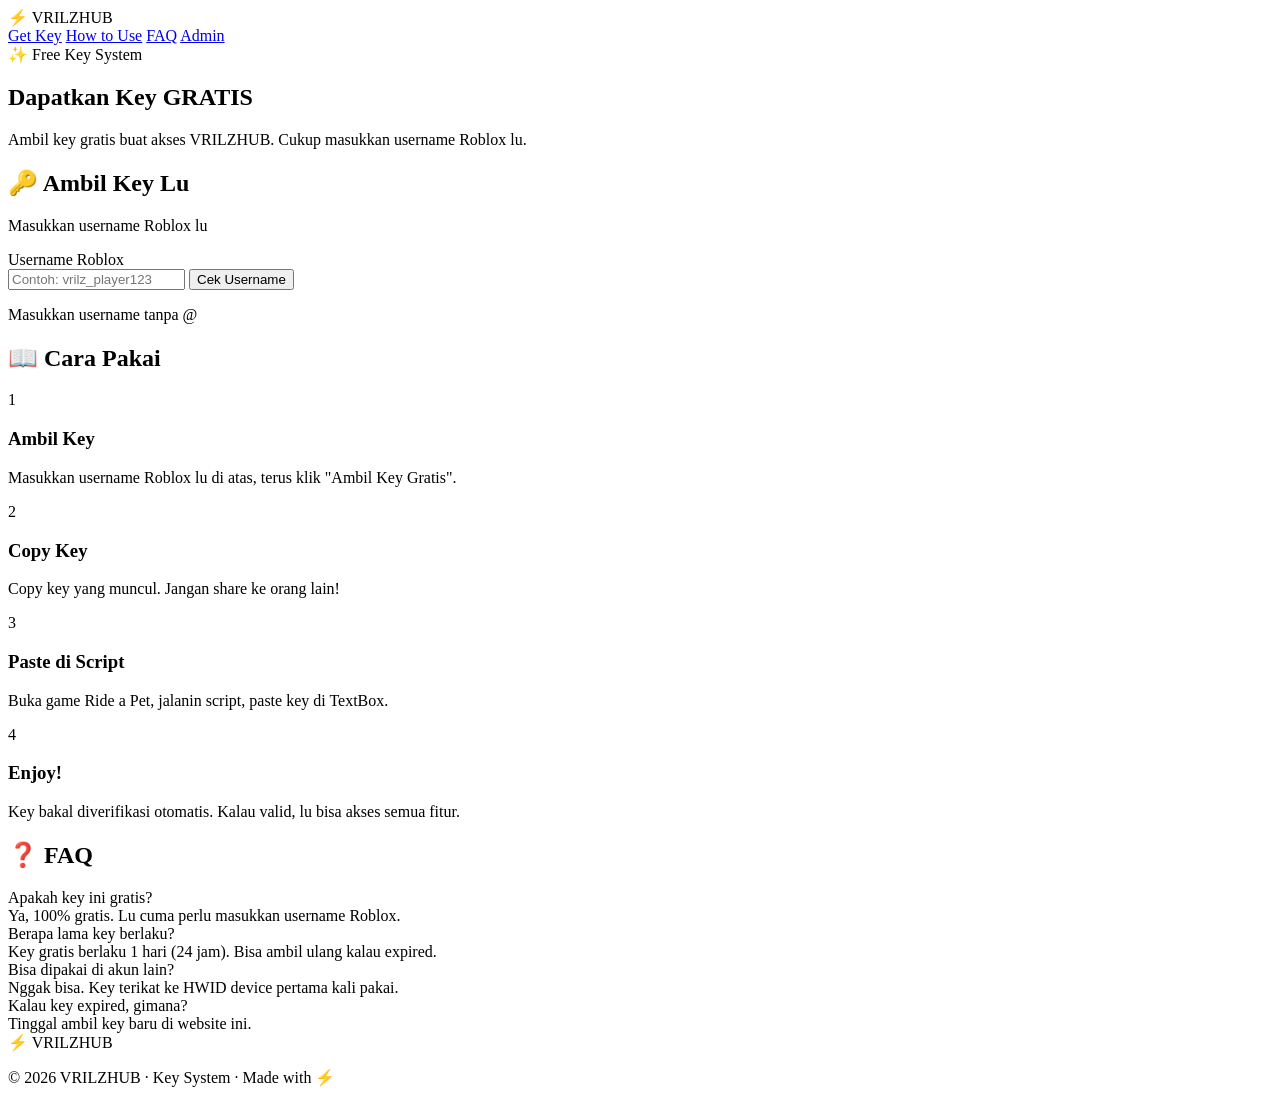
==== index.html @ 8b2e31ad "Create index.html" ====
<!DOCTYPE html>
<html lang="id">
<head>
    <meta charset="UTF-8">
    <meta name="viewport" content="width=device-width, initial-scale=1.0">
    <title>VRILZHUB · Key System</title>
    <link rel="stylesheet" href="style.css">
    <link href="https://fonts.googleapis.com/css2?family=Inter:wght@400;500;600;700;800&display=swap" rel="stylesheet">
</head>
<body>
    <nav class="navbar">
        <div class="nav-container">
            <div class="nav-logo">
                <span class="logo-icon">⚡</span>
                <span class="logo-text">VRILZHUB</span>
            </div>
            <div class="nav-links">
                <a href="#get-key" class="nav-link">Get Key</a>
                <a href="#how" class="nav-link">How to Use</a>
                <a href="#faq" class="nav-link">FAQ</a>
                <a href="admin.html" class="nav-link nav-admin">Admin</a>
            </div>
        </div>
    </nav>

    <section class="hero">
        <div class="hero-bg"></div>
        <div class="hero-content">
            <div class="hero-badge">✨ Free Key System</div>
            <h1 class="hero-title">Dapatkan Key <span class="gradient-text">GRATIS</span></h1>
            <p class="hero-subtitle">Ambil key gratis buat akses VRILZHUB. Cukup masukkan username Roblox lu.</p>
        </div>
    </section>

    <section class="get-key" id="get-key">
        <div class="container">
            <div class="key-card">
                <div class="key-header">
                    <h2 class="key-title">🔑 Ambil Key Lu</h2>
                    <p class="key-subtitle">Masukkan username Roblox lu</p>
                </div>

                <div class="key-body">
                    <!-- Step 1: Input -->
                    <div class="input-group" id="inputStep">
                        <label class="input-label">Username Roblox</label>
                        <div class="input-wrapper">
                            <input type="text" id="usernameInput" class="input-field" placeholder="Contoh: vrilz_player123" autocomplete="off">
                            <button id="checkBtn" class="btn btn-primary">
                                <span class="btn-text">Cek Username</span>
                            </button>
                        </div>
                        <p class="input-hint" id="inputHint">Masukkan username tanpa @</p>
                    </div>

                    <!-- Step 2: Loading -->
                    <div class="loading-step" id="loadingStep" style="display: none;">
                        <div class="loader"></div>
                        <p class="loading-text" id="loadingText">Mencari user...</p>
                    </div>

                    <!-- Step 3: Profile -->
                    <div class="profile-step" id="profileStep" style="display: none;">
                        <div class="profile-card">
                            <img id="avatarImg" class="profile-avatar" src="" alt="Avatar">
                            <div class="profile-info">
                                <div class="profile-name" id="displayName">-</div>
                                <div class="profile-username" id="username">-</div>
                                <div class="profile-id" id="userId">-</div>
                            </div>
                            <div class="profile-verified">✓ Terverifikasi</div>
                        </div>
                        <button id="getKeyBtn" class="btn btn-success btn-block">
                            <span class="btn-text">🎁 Ambil Key Gratis</span>
                        </button>
                    </div>

                    <!-- Step 4: Key Result -->
                    <div class="key-result" id="keyResult" style="display: none;">
                        <div class="success-icon">✓</div>
                        <h3 class="success-title">Key Berhasil Diambil!</h3>
                        <p class="success-subtitle">Copy key di bawah ini</p>

                        <div class="key-box">
                            <code id="keyText" class="key-text">VRILZ-FREE-XXXX-XXXX-XXXX</code>
                            <button id="copyBtn" class="copy-btn" title="Copy">📋</button>
                        </div>

                        <div class="key-info">
                            <div class="key-info-item">
                                <span class="key-info-label">Tipe Key</span>
                                <span class="key-info-value" id="keyType">FREE</span>
                            </div>
                            <div class="key-info-item">
                                <span class="key-info-label">Durasi</span>
                                <span class="key-info-value" id="keyDuration">1 Hari</span>
                            </div>
                            <div class="key-info-item">
                                <span class="key-info-label">Expired</span>
                                <span class="key-info-value" id="keyExpired">-</span>
                            </div>
                        </div>

                        <div class="key-warning">
                            ⚠️ Key ini terikat ke akun <strong id="warnUser">-</strong>. Jangan share ke orang lain!
                        </div>

                        <button id="resetBtn" class="btn btn-secondary btn-block">
                            🔄 Ambil Key Lagi
                        </button>
                    </div>

                    <!-- Error -->
                    <div class="error-step" id="errorStep" style="display: none;">
                        <div class="error-icon">✕</div>
                        <h3 class="error-title">Gagal</h3>
                        <p class="error-message" id="errorMessage">Username tidak ditemukan</p>
                        <button id="errorResetBtn" class="btn btn-secondary btn-block">
                            🔄 Coba Lagi
                        </button>
                    </div>
                </div>
            </div>
        </div>
    </section>

    <section class="how" id="how">
        <div class="container">
            <h2 class="section-title">📖 Cara Pakai</h2>
            <div class="steps-grid">
                <div class="step-card">
                    <div class="step-num">1</div>
                    <h3 class="step-title">Ambil Key</h3>
                    <p class="step-desc">Masukkan username Roblox lu di atas, terus klik "Ambil Key Gratis".</p>
                </div>
                <div class="step-card">
                    <div class="step-num">2</div>
                    <h3 class="step-title">Copy Key</h3>
                    <p class="step-desc">Copy key yang muncul. Jangan share ke orang lain!</p>
                </div>
                <div class="step-card">
                    <div class="step-num">3</div>
                    <h3 class="step-title">Paste di Script</h3>
                    <p class="step-desc">Buka game Ride a Pet, jalanin script, paste key di TextBox.</p>
                </div>
                <div class="step-card">
                    <div class="step-num">4</div>
                    <h3 class="step-title">Enjoy!</h3>
                    <p class="step-desc">Key bakal diverifikasi otomatis. Kalau valid, lu bisa akses semua fitur.</p>
                </div>
            </div>
        </div>
    </section>

    <section class="faq" id="faq">
        <div class="container">
            <h2 class="section-title">❓ FAQ</h2>
            <div class="faq-list">
                <div class="faq-item">
                    <div class="faq-q">Apakah key ini gratis?</div>
                    <div class="faq-a">Ya, 100% gratis. Lu cuma perlu masukkan username Roblox.</div>
                </div>
                <div class="faq-item">
                    <div class="faq-q">Berapa lama key berlaku?</div>
                    <div class="faq-a">Key gratis berlaku 1 hari (24 jam). Bisa ambil ulang kalau expired.</div>
                </div>
                <div class="faq-item">
                    <div class="faq-q">Bisa dipakai di akun lain?</div>
                    <div class="faq-a">Nggak bisa. Key terikat ke HWID device pertama kali pakai.</div>
                </div>
                <div class="faq-item">
                    <div class="faq-q">Kalau key expired, gimana?</div>
                    <div class="faq-a">Tinggal ambil key baru di website ini.</div>
                </div>
            </div>
        </div>
    </section>

    <footer class="footer">
        <div class="container">
            <div class="footer-content">
                <div class="footer-logo">⚡ VRILZHUB</div>
                <p class="footer-text">© 2026 VRILZHUB · Key System · Made with ⚡</p>
            </div>
        </div>
    </footer>

    <script src="script.js"></script>
</body>
</html>
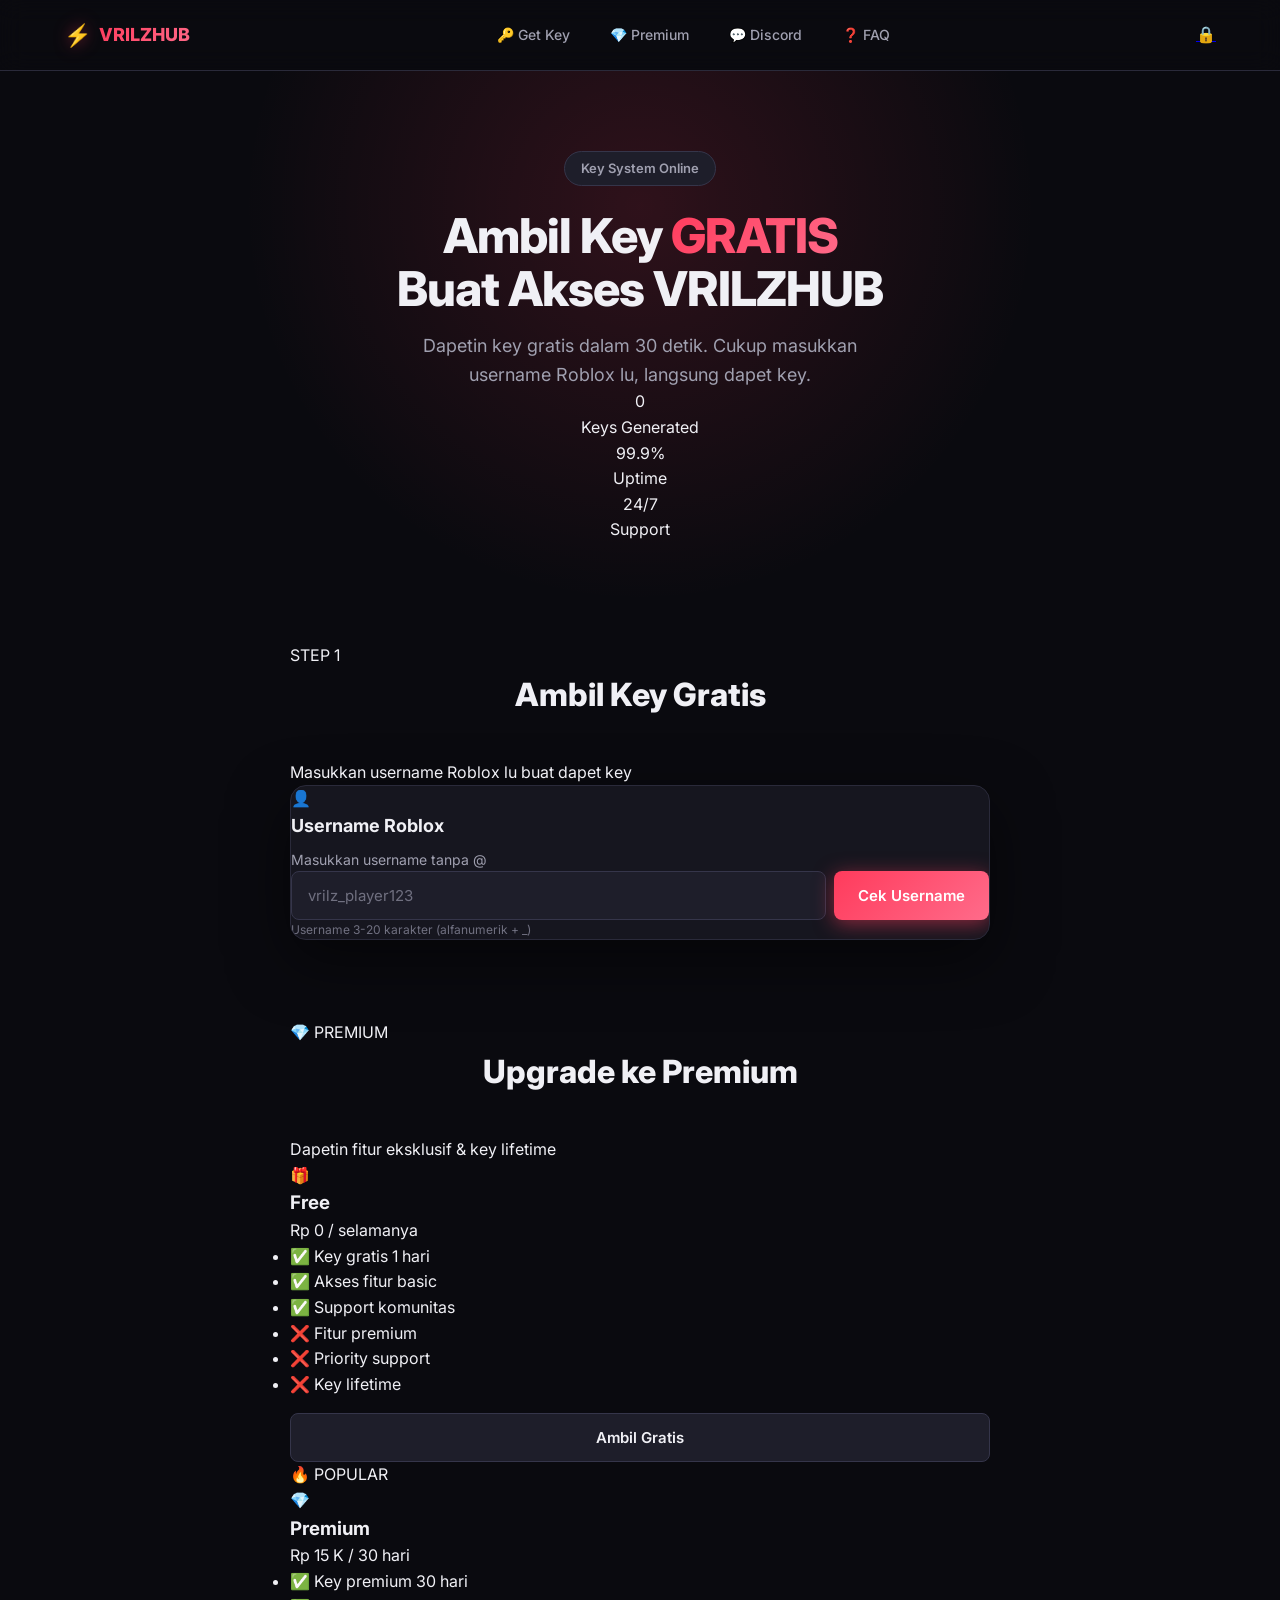
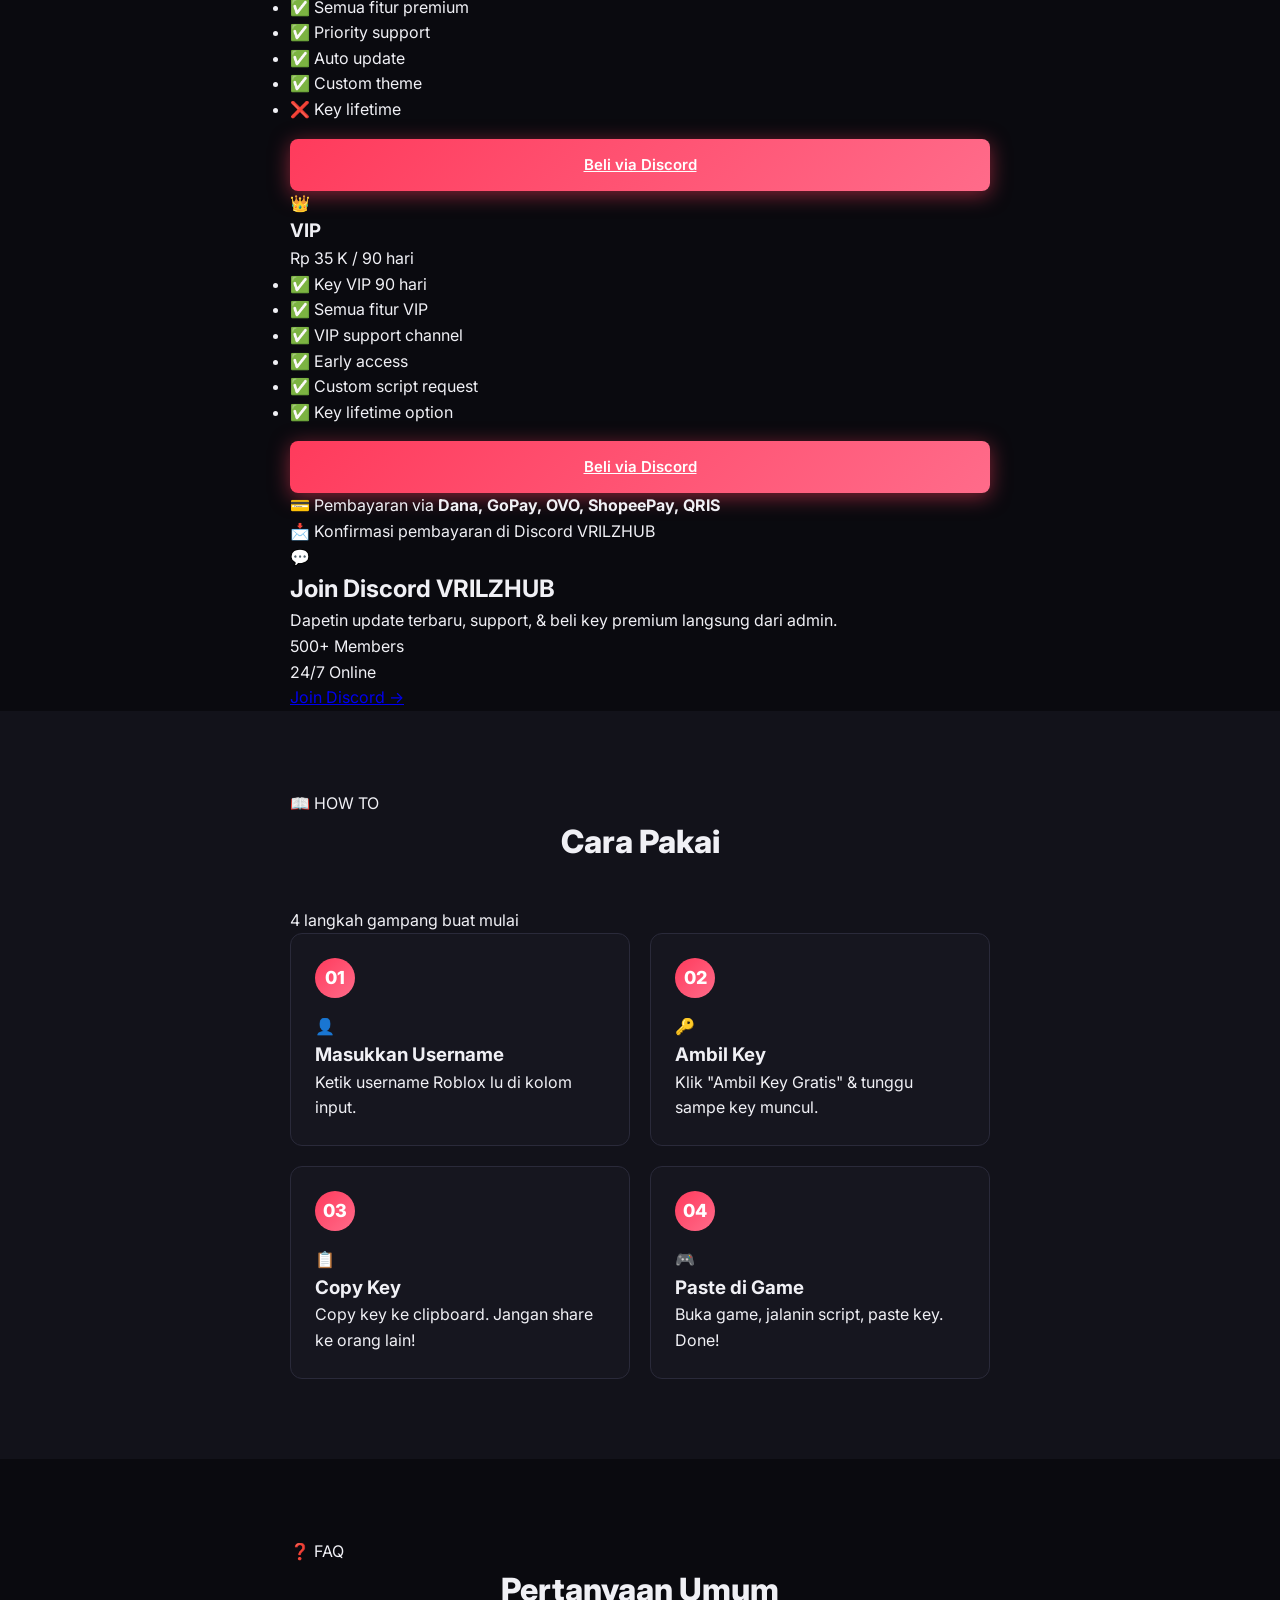
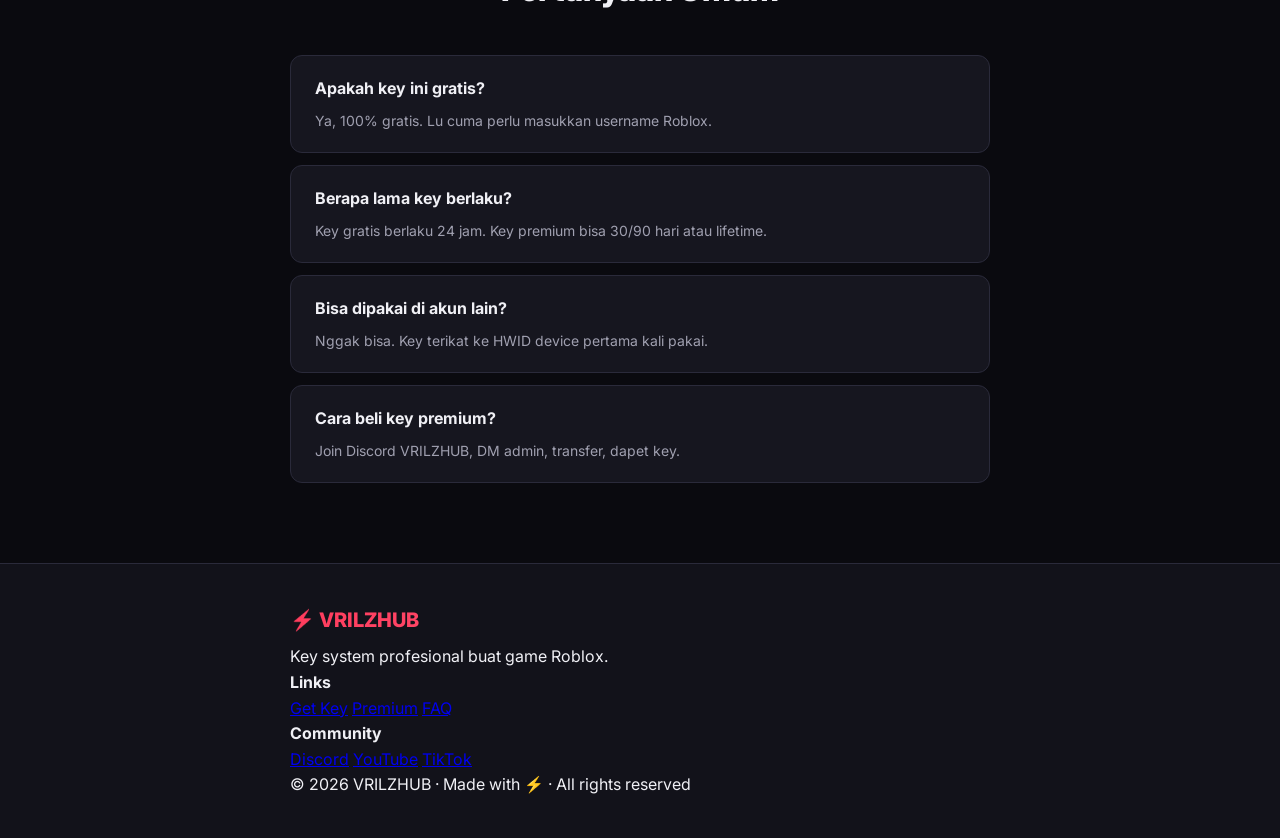
==== commit c5d4a134: "Update index.html" ====
--- a/index.html
+++ b/index.html
@@ -5,9 +5,11 @@
     <meta name="viewport" content="width=device-width, initial-scale=1.0">
     <title>VRILZHUB · Key System</title>
     <link rel="stylesheet" href="style.css">
-    <link href="https://fonts.googleapis.com/css2?family=Inter:wght@400;500;600;700;800&display=swap" rel="stylesheet">
+    <link href="https://fonts.googleapis.com/css2?family=Inter:wght@400;500;600;700;800;900&display=swap" rel="stylesheet">
 </head>
 <body>
+
+    <!-- NAVBAR -->
     <nav class="navbar">
         <div class="nav-container">
             <div class="nav-logo">
@@ -15,146 +17,303 @@
                 <span class="logo-text">VRILZHUB</span>
             </div>
             <div class="nav-links">
-                <a href="#get-key" class="nav-link">Get Key</a>
-                <a href="#how" class="nav-link">How to Use</a>
-                <a href="#faq" class="nav-link">FAQ</a>
-                <a href="admin.html" class="nav-link nav-admin">Admin</a>
-            </div>
+                <a href="#get-key" class="nav-link">🔑 Get Key</a>
+                <a href="#premium" class="nav-link">💎 Premium</a>
+                <a href="#discord" class="nav-link">💬 Discord</a>
+                <a href="#faq" class="nav-link">❓ FAQ</a>
+            </div>
+            <a href="admin.html" class="admin-btn" title="Admin Panel">🔒</a>
         </div>
     </nav>
 
+    <!-- HERO -->
     <section class="hero">
         <div class="hero-bg"></div>
+        <div class="hero-grid"></div>
         <div class="hero-content">
-            <div class="hero-badge">✨ Free Key System</div>
-            <h1 class="hero-title">Dapatkan Key <span class="gradient-text">GRATIS</span></h1>
-            <p class="hero-subtitle">Ambil key gratis buat akses VRILZHUB. Cukup masukkan username Roblox lu.</p>
-        </div>
-    </section>
-
+            <div class="hero-badge">
+                <span class="badge-dot"></span>
+                <span>Key System Online</span>
+            </div>
+            <h1 class="hero-title">
+                Ambil Key <span class="gradient-text">GRATIS</span><br>
+                Buat Akses <span class="gradient-text-2">VRILZHUB</span>
+            </h1>
+            <p class="hero-subtitle">
+                Dapetin key gratis dalam 30 detik. Cukup masukkan username Roblox lu, langsung dapet key.
+            </p>
+            <div class="hero-stats">
+                <div class="hero-stat">
+                    <div class="hero-stat-num" id="totalKeys">0</div>
+                    <div class="hero-stat-label">Keys Generated</div>
+                </div>
+                <div class="hero-stat">
+                    <div class="hero-stat-num">99.9%</div>
+                    <div class="hero-stat-label">Uptime</div>
+                </div>
+                <div class="hero-stat">
+                    <div class="hero-stat-num">24/7</div>
+                    <div class="hero-stat-label">Support</div>
+                </div>
+            </div>
+        </div>
+    </section>
+
+    <!-- GET KEY -->
     <section class="get-key" id="get-key">
         <div class="container">
+            <div class="section-header">
+                <div class="section-badge">STEP 1</div>
+                <h2 class="section-title">Ambil Key Gratis</h2>
+                <p class="section-subtitle">Masukkan username Roblox lu buat dapet key</p>
+            </div>
+
             <div class="key-card">
-                <div class="key-header">
-                    <h2 class="key-title">🔑 Ambil Key Lu</h2>
-                    <p class="key-subtitle">Masukkan username Roblox lu</p>
-                </div>
-
-                <div class="key-body">
-                    <!-- Step 1: Input -->
-                    <div class="input-group" id="inputStep">
-                        <label class="input-label">Username Roblox</label>
-                        <div class="input-wrapper">
-                            <input type="text" id="usernameInput" class="input-field" placeholder="Contoh: vrilz_player123" autocomplete="off">
-                            <button id="checkBtn" class="btn btn-primary">
-                                <span class="btn-text">Cek Username</span>
-                            </button>
-                        </div>
-                        <p class="input-hint" id="inputHint">Masukkan username tanpa @</p>
-                    </div>
-
-                    <!-- Step 2: Loading -->
-                    <div class="loading-step" id="loadingStep" style="display: none;">
-                        <div class="loader"></div>
-                        <p class="loading-text" id="loadingText">Mencari user...</p>
-                    </div>
-
-                    <!-- Step 3: Profile -->
-                    <div class="profile-step" id="profileStep" style="display: none;">
-                        <div class="profile-card">
-                            <img id="avatarImg" class="profile-avatar" src="" alt="Avatar">
-                            <div class="profile-info">
-                                <div class="profile-name" id="displayName">-</div>
-                                <div class="profile-username" id="username">-</div>
-                                <div class="profile-id" id="userId">-</div>
+                <div class="key-card-glow"></div>
+                
+                <div class="step-content" id="inputStep">
+                    <div class="step-icon">👤</div>
+                    <h3 class="step-title">Username Roblox</h3>
+                    <p class="step-desc">Masukkan username tanpa @</p>
+                    <div class="input-wrapper">
+                        <input type="text" id="usernameInput" class="input-field" placeholder="vrilz_player123" autocomplete="off">
+                        <button id="checkBtn" class="btn btn-primary">
+                            <span class="btn-text">Cek Username</span>
+                        </button>
+                    </div>
+                    <p class="input-hint" id="inputHint">Username 3-20 karakter (alfanumerik + _)</p>
+                </div>
+
+                <div class="step-content loading-step" id="loadingStep" style="display: none;">
+                    <div class="loader"></div>
+                    <p class="loading-text" id="loadingText">Mencari user...</p>
+                </div>
+
+                <div class="step-content" id="profileStep" style="display: none;">
+                    <div class="profile-card">
+                        <img id="avatarImg" class="profile-avatar" src="" alt="Avatar">
+                        <div class="profile-info">
+                            <div class="profile-name" id="displayName">-</div>
+                            <div class="profile-username" id="username">-</div>
+                            <div class="profile-id" id="userId">-</div>
+                        </div>
+                        <div class="profile-verified">✓</div>
+                    </div>
+                    <button id="getKeyBtn" class="btn btn-success btn-block btn-lg">
+                        <span class="btn-text">🎁 Ambil Key Gratis</span>
+                    </button>
+                </div>
+
+                <div class="step-content key-result" id="keyResult" style="display: none;">
+                    <div class="success-icon">✓</div>
+                    <h3 class="success-title">Key Berhasil Diambil!</h3>
+                    <p class="success-subtitle">Copy key di bawah ini</p>
+
+                    <div class="key-box">
+                        <code id="keyText" class="key-text">VRILZ-FREE-XXXX-XXXX-XXXX</code>
+                        <button id="copyBtn" class="copy-btn" title="Copy">📋</button>
+                    </div>
+
+                    <div class="key-info">
+                        <div class="key-info-item">
+                            <span class="key-info-label">Tipe</span>
+                            <span class="key-info-value" id="keyType">FREE</span>
+                        </div>
+                        <div class="key-info-item">
+                            <span class="key-info-label">Durasi</span>
+                            <span class="key-info-value" id="keyDuration">1 Hari</span>
+                        </div>
+                        <div class="key-info-item">
+                            <span class="key-info-label">Expired</span>
+                            <span class="key-info-value" id="keyExpired">-</span>
+                        </div>
+                    </div>
+
+                    <div class="key-warning">
+                        ⚠️ Key terikat ke akun <strong id="warnUser">-</strong>. Jangan share!
+                    </div>
+
+                    <button id="resetBtn" class="btn btn-secondary btn-block">
+                        🔄 Ambil Key Lagi
+                    </button>
+                </div>
+
+                <div class="step-content" id="errorStep" style="display: none;">
+                    <div class="error-icon">✕</div>
+                    <h3 class="error-title">Gagal</h3>
+                    <p class="error-message" id="errorMessage">Username tidak ditemukan</p>
+                    <button id="errorResetBtn" class="btn btn-secondary btn-block">
+                        🔄 Coba Lagi
+                    </button>
+                </div>
+            </div>
+        </div>
+    </section>
+
+    <!-- PREMIUM -->
+    <section class="premium" id="premium">
+        <div class="container">
+            <div class="section-header">
+                <div class="section-badge">💎 PREMIUM</div>
+                <h2 class="section-title">Upgrade ke Premium</h2>
+                <p class="section-subtitle">Dapetin fitur eksklusif & key lifetime</p>
+            </div>
+
+            <div class="pricing-grid">
+                <div class="pricing-card">
+                    <div class="pricing-header">
+                        <div class="pricing-icon">🎁</div>
+                        <h3 class="pricing-name">Free</h3>
+                        <div class="pricing-price">
+                            <span class="price-currency">Rp</span>
+                            <span class="price-amount">0</span>
+                            <span class="price-period">/ selamanya</span>
+                        </div>
+                    </div>
+                    <ul class="pricing-features">
+                        <li>✅ Key gratis 1 hari</li>
+                        <li>✅ Akses fitur basic</li>
+                        <li>✅ Support komunitas</li>
+                        <li class="disabled">❌ Fitur premium</li>
+                        <li class="disabled">❌ Priority support</li>
+                        <li class="disabled">❌ Key lifetime</li>
+                    </ul>
+                    <button class="btn btn-secondary btn-block" onclick="document.getElementById('get-key').scrollIntoView({behavior:'smooth'})">
+                        Ambil Gratis
+                    </button>
+                </div>
+
+                <div class="pricing-card pricing-popular">
+                    <div class="pricing-badge">🔥 POPULAR</div>
+                    <div class="pricing-header">
+                        <div class="pricing-icon">💎</div>
+                        <h3 class="pricing-name">Premium</h3>
+                        <div class="pricing-price">
+                            <span class="price-currency">Rp</span>
+                            <span class="price-amount">15</span>
+                            <span class="price-period">K / 30 hari</span>
+                        </div>
+                    </div>
+                    <ul class="pricing-features">
+                        <li>✅ Key premium 30 hari</li>
+                        <li>✅ Semua fitur premium</li>
+                        <li>✅ Priority support</li>
+                        <li>✅ Auto update</li>
+                        <li>✅ Custom theme</li>
+                        <li class="disabled">❌ Key lifetime</li>
+                    </ul>
+                    <a href="#discord" class="btn btn-primary btn-block">
+                        Beli via Discord
+                    </a>
+                </div>
+
+                <div class="pricing-card">
+                    <div class="pricing-header">
+                        <div class="pricing-icon">👑</div>
+                        <h3 class="pricing-name">VIP</h3>
+                        <div class="pricing-price">
+                            <span class="price-currency">Rp</span>
+                            <span class="price-amount">35</span>
+                            <span class="price-period">K / 90 hari</span>
+                        </div>
+                    </div>
+                    <ul class="pricing-features">
+                        <li>✅ Key VIP 90 hari</li>
+                        <li>✅ Semua fitur VIP</li>
+                        <li>✅ VIP support channel</li>
+                        <li>✅ Early access</li>
+                        <li>✅ Custom script request</li>
+                        <li>✅ Key lifetime option</li>
+                    </ul>
+                    <a href="#discord" class="btn btn-primary btn-block">
+                        Beli via Discord
+                    </a>
+                </div>
+            </div>
+
+            <div class="premium-note">
+                💳 Pembayaran via <strong>Dana, GoPay, OVO, ShopeePay, QRIS</strong><br>
+                📩 Konfirmasi pembayaran di Discord VRILZHUB
+            </div>
+        </div>
+    </section>
+
+    <!-- DISCORD -->
+    <section class="discord" id="discord">
+        <div class="container">
+            <div class="discord-card">
+                <div class="discord-bg"></div>
+                <div class="discord-content">
+                    <div class="discord-icon">💬</div>
+                    <div class="discord-text">
+                        <h2 class="discord-title">Join Discord VRILZHUB</h2>
+                        <p class="discord-desc">
+                            Dapetin update terbaru, support, & beli key premium langsung dari admin.
+                        </p>
+                        <div class="discord-stats">
+                            <div class="discord-stat">
+                                <span class="discord-stat-num">500+</span>
+                                <span class="discord-stat-label">Members</span>
                             </div>
-                            <div class="profile-verified">✓ Terverifikasi</div>
-                        </div>
-                        <button id="getKeyBtn" class="btn btn-success btn-block">
-                            <span class="btn-text">🎁 Ambil Key Gratis</span>
-                        </button>
-                    </div>
-
-                    <!-- Step 4: Key Result -->
-                    <div class="key-result" id="keyResult" style="display: none;">
-                        <div class="success-icon">✓</div>
-                        <h3 class="success-title">Key Berhasil Diambil!</h3>
-                        <p class="success-subtitle">Copy key di bawah ini</p>
-
-                        <div class="key-box">
-                            <code id="keyText" class="key-text">VRILZ-FREE-XXXX-XXXX-XXXX</code>
-                            <button id="copyBtn" class="copy-btn" title="Copy">📋</button>
-                        </div>
-
-                        <div class="key-info">
-                            <div class="key-info-item">
-                                <span class="key-info-label">Tipe Key</span>
-                                <span class="key-info-value" id="keyType">FREE</span>
+                            <div class="discord-stat">
+                                <span class="discord-stat-num">24/7</span>
+                                <span class="discord-stat-label">Online</span>
                             </div>
-                            <div class="key-info-item">
-                                <span class="key-info-label">Durasi</span>
-                                <span class="key-info-value" id="keyDuration">1 Hari</span>
-                            </div>
-                            <div class="key-info-item">
-                                <span class="key-info-label">Expired</span>
-                                <span class="key-info-value" id="keyExpired">-</span>
-                            </div>
-                        </div>
-
-                        <div class="key-warning">
-                            ⚠️ Key ini terikat ke akun <strong id="warnUser">-</strong>. Jangan share ke orang lain!
-                        </div>
-
-                        <button id="resetBtn" class="btn btn-secondary btn-block">
-                            🔄 Ambil Key Lagi
-                        </button>
-                    </div>
-
-                    <!-- Error -->
-                    <div class="error-step" id="errorStep" style="display: none;">
-                        <div class="error-icon">✕</div>
-                        <h3 class="error-title">Gagal</h3>
-                        <p class="error-message" id="errorMessage">Username tidak ditemukan</p>
-                        <button id="errorResetBtn" class="btn btn-secondary btn-block">
-                            🔄 Coba Lagi
-                        </button>
-                    </div>
-                </div>
-            </div>
-        </div>
-    </section>
-
+                        </div>
+                    </div>
+                    <a href="https://discord.gg/vrilzhub" target="_blank" class="discord-btn">
+                        <span>Join Discord</span>
+                        <span>→</span>
+                    </a>
+                </div>
+            </div>
+        </div>
+    </section>
+
+    <!-- HOW TO USE -->
     <section class="how" id="how">
         <div class="container">
-            <h2 class="section-title">📖 Cara Pakai</h2>
+            <div class="section-header">
+                <div class="section-badge">📖 HOW TO</div>
+                <h2 class="section-title">Cara Pakai</h2>
+                <p class="section-subtitle">4 langkah gampang buat mulai</p>
+            </div>
             <div class="steps-grid">
                 <div class="step-card">
-                    <div class="step-num">1</div>
-                    <h3 class="step-title">Ambil Key</h3>
-                    <p class="step-desc">Masukkan username Roblox lu di atas, terus klik "Ambil Key Gratis".</p>
+                    <div class="step-num">01</div>
+                    <div class="step-icon-big">👤</div>
+                    <h3 class="step-card-title">Masukkan Username</h3>
+                    <p class="step-card-desc">Ketik username Roblox lu di kolom input.</p>
                 </div>
                 <div class="step-card">
-                    <div class="step-num">2</div>
-                    <h3 class="step-title">Copy Key</h3>
-                    <p class="step-desc">Copy key yang muncul. Jangan share ke orang lain!</p>
+                    <div class="step-num">02</div>
+                    <div class="step-icon-big">🔑</div>
+                    <h3 class="step-card-title">Ambil Key</h3>
+                    <p class="step-card-desc">Klik "Ambil Key Gratis" & tunggu sampe key muncul.</p>
                 </div>
                 <div class="step-card">
-                    <div class="step-num">3</div>
-                    <h3 class="step-title">Paste di Script</h3>
-                    <p class="step-desc">Buka game Ride a Pet, jalanin script, paste key di TextBox.</p>
+                    <div class="step-num">03</div>
+                    <div class="step-icon-big">📋</div>
+                    <h3 class="step-card-title">Copy Key</h3>
+                    <p class="step-card-desc">Copy key ke clipboard. Jangan share ke orang lain!</p>
                 </div>
                 <div class="step-card">
-                    <div class="step-num">4</div>
-                    <h3 class="step-title">Enjoy!</h3>
-                    <p class="step-desc">Key bakal diverifikasi otomatis. Kalau valid, lu bisa akses semua fitur.</p>
-                </div>
-            </div>
-        </div>
-    </section>
-
+                    <div class="step-num">04</div>
+                    <div class="step-icon-big">🎮</div>
+                    <h3 class="step-card-title">Paste di Game</h3>
+                    <p class="step-card-desc">Buka game, jalanin script, paste key. Done!</p>
+                </div>
+            </div>
+        </div>
+    </section>
+
+    <!-- FAQ -->
     <section class="faq" id="faq">
         <div class="container">
-            <h2 class="section-title">❓ FAQ</h2>
+            <div class="section-header">
+                <div class="section-badge">❓ FAQ</div>
+                <h2 class="section-title">Pertanyaan Umum</h2>
+            </div>
             <div class="faq-list">
                 <div class="faq-item">
                     <div class="faq-q">Apakah key ini gratis?</div>
@@ -162,25 +321,43 @@
                 </div>
                 <div class="faq-item">
                     <div class="faq-q">Berapa lama key berlaku?</div>
-                    <div class="faq-a">Key gratis berlaku 1 hari (24 jam). Bisa ambil ulang kalau expired.</div>
+                    <div class="faq-a">Key gratis berlaku 24 jam. Key premium bisa 30/90 hari atau lifetime.</div>
                 </div>
                 <div class="faq-item">
                     <div class="faq-q">Bisa dipakai di akun lain?</div>
                     <div class="faq-a">Nggak bisa. Key terikat ke HWID device pertama kali pakai.</div>
                 </div>
                 <div class="faq-item">
-                    <div class="faq-q">Kalau key expired, gimana?</div>
-                    <div class="faq-a">Tinggal ambil key baru di website ini.</div>
-                </div>
-            </div>
-        </div>
-    </section>
-
+                    <div class="faq-q">Cara beli key premium?</div>
+                    <div class="faq-a">Join Discord VRILZHUB, DM admin, transfer, dapet key.</div>
+                </div>
+            </div>
+        </div>
+    </section>
+
+    <!-- FOOTER -->
     <footer class="footer">
         <div class="container">
-            <div class="footer-content">
-                <div class="footer-logo">⚡ VRILZHUB</div>
-                <p class="footer-text">© 2026 VRILZHUB · Key System · Made with ⚡</p>
+            <div class="footer-grid">
+                <div class="footer-col">
+                    <div class="footer-logo">⚡ VRILZHUB</div>
+                    <p class="footer-desc">Key system profesional buat game Roblox.</p>
+                </div>
+                <div class="footer-col">
+                    <h4 class="footer-title">Links</h4>
+                    <a href="#get-key" class="footer-link">Get Key</a>
+                    <a href="#premium" class="footer-link">Premium</a>
+                    <a href="#faq" class="footer-link">FAQ</a>
+                </div>
+                <div class="footer-col">
+                    <h4 class="footer-title">Community</h4>
+                    <a href="https://discord.gg/vrilzhub" target="_blank" class="footer-link">Discord</a>
+                    <a href="#" class="footer-link">YouTube</a>
+                    <a href="#" class="footer-link">TikTok</a>
+                </div>
+            </div>
+            <div class="footer-bottom">
+                © 2026 VRILZHUB · Made with ⚡ · All rights reserved
             </div>
         </div>
     </footer>
--- a/style.css
+++ b/style.css
@@ -0,0 +1,890 @@
+/* ============================================================
+   VRILZHUB KEY SYSTEM — Professional Theme
+   ============================================================ */
+
+* {
+    margin: 0;
+    padding: 0;
+    box-sizing: border-box;
+}
+
+:root {
+    --bg: #0a0a0f;
+    --bg-2: #12121a;
+    --surface: #16161f;
+    --surface-2: #1e1e2a;
+    --surface-3: #26263a;
+    --border: #2a2a3a;
+    --border-2: #35354a;
+    --text: #f0f0f5;
+    --text-2: #a0a0b0;
+    --text-3: #707080;
+    --accent: #ff3b5c;
+    --accent-2: #ff6b8a;
+    --accent-glow: rgba(255, 59, 92, 0.5);
+    --success: #22c55e;
+    --warning: #f59e0b;
+    --error: #ef4444;
+    --radius: 12px;
+    --radius-sm: 8px;
+    --radius-lg: 16px;
+}
+
+body {
+    font-family: 'Inter', -apple-system, BlinkMacSystemFont, sans-serif;
+    background: var(--bg);
+    color: var(--text);
+    line-height: 1.6;
+    overflow-x: hidden;
+}
+
+/* ============================================================
+   NAVBAR
+   ============================================================ */
+.navbar {
+    position: sticky;
+    top: 0;
+    z-index: 100;
+    background: rgba(10, 10, 15, 0.8);
+    backdrop-filter: blur(12px);
+    border-bottom: 1px solid var(--border);
+}
+
+.nav-container {
+    max-width: 1200px;
+    margin: 0 auto;
+    padding: 16px 24px;
+    display: flex;
+    justify-content: space-between;
+    align-items: center;
+}
+
+.nav-logo {
+    display: flex;
+    align-items: center;
+    gap: 8px;
+    font-weight: 800;
+    font-size: 18px;
+}
+
+.logo-icon {
+    font-size: 22px;
+    filter: drop-shadow(0 0 8px var(--accent-glow));
+}
+
+.logo-text {
+    background: linear-gradient(135deg, var(--accent), var(--accent-2));
+    -webkit-background-clip: text;
+    -webkit-text-fill-color: transparent;
+    background-clip: text;
+}
+
+.nav-links {
+    display: flex;
+    gap: 8px;
+}
+
+.nav-link {
+    color: var(--text-2);
+    text-decoration: none;
+    padding: 8px 16px;
+    border-radius: var(--radius-sm);
+    font-size: 14px;
+    font-weight: 500;
+    transition: all 0.2s;
+}
+
+.nav-link:hover {
+    color: var(--text);
+    background: var(--surface-2);
+}
+
+.nav-admin {
+    background: var(--accent);
+    color: white !important;
+}
+
+.nav-admin:hover {
+    background: var(--accent-2) !important;
+}
+
+/* ============================================================
+   HERO
+   ============================================================ */
+.hero {
+    position: relative;
+    padding: 80px 24px 60px;
+    text-align: center;
+    overflow: hidden;
+}
+
+.hero-bg {
+    position: absolute;
+    top: -50%;
+    left: 50%;
+    transform: translateX(-50%);
+    width: 800px;
+    height: 800px;
+    background: radial-gradient(circle, var(--accent-glow) 0%, transparent 70%);
+    opacity: 0.3;
+    pointer-events: none;
+}
+
+.hero-content {
+    position: relative;
+    max-width: 700px;
+    margin: 0 auto;
+}
+
+.hero-badge {
+    display: inline-block;
+    padding: 6px 16px;
+    background: var(--surface-2);
+    border: 1px solid var(--border-2);
+    border-radius: 999px;
+    font-size: 13px;
+    font-weight: 600;
+    color: var(--text-2);
+    margin-bottom: 24px;
+}
+
+.hero-title {
+    font-size: 48px;
+    font-weight: 800;
+    line-height: 1.1;
+    margin-bottom: 16px;
+    letter-spacing: -1px;
+}
+
+.gradient-text {
+    background: linear-gradient(135deg, var(--accent), var(--accent-2));
+    -webkit-background-clip: text;
+    -webkit-text-fill-color: transparent;
+    background-clip: text;
+}
+
+.hero-subtitle {
+    font-size: 18px;
+    color: var(--text-2);
+    max-width: 500px;
+    margin: 0 auto;
+}
+
+/* ============================================================
+   GET KEY
+   ============================================================ */
+.get-key {
+    padding: 40px 24px 80px;
+}
+
+.container {
+    max-width: 700px;
+    margin: 0 auto;
+}
+
+.key-card {
+    background: var(--surface);
+    border: 1px solid var(--border);
+    border-radius: var(--radius-lg);
+    overflow: hidden;
+    box-shadow: 0 20px 60px rgba(0, 0, 0, 0.5);
+}
+
+.key-header {
+    padding: 24px 28px;
+    border-bottom: 1px solid var(--border);
+    background: var(--surface-2);
+}
+
+.key-title {
+    font-size: 20px;
+    font-weight: 700;
+    margin-bottom: 4px;
+}
+
+.key-subtitle {
+    font-size: 14px;
+    color: var(--text-2);
+}
+
+.key-body {
+    padding: 28px;
+}
+
+/* ============================================================
+   INPUT
+   ============================================================ */
+.input-group {
+    display: flex;
+    flex-direction: column;
+    gap: 8px;
+}
+
+.input-label {
+    font-size: 13px;
+    font-weight: 600;
+    color: var(--text-2);
+}
+
+.input-wrapper {
+    display: flex;
+    gap: 8px;
+}
+
+.input-field {
+    flex: 1;
+    padding: 14px 16px;
+    background: var(--surface-2);
+    border: 1px solid var(--border-2);
+    border-radius: var(--radius-sm);
+    color: var(--text);
+    font-size: 15px;
+    font-family: inherit;
+    outline: none;
+    transition: all 0.2s;
+}
+
+.input-field:focus {
+    border-color: var(--accent);
+    box-shadow: 0 0 0 3px var(--accent-glow);
+}
+
+.input-field::placeholder {
+    color: var(--text-3);
+}
+
+.input-hint {
+    font-size: 12px;
+    color: var(--text-3);
+}
+
+/* ============================================================
+   BUTTON
+   ============================================================ */
+.btn {
+    padding: 14px 24px;
+    border: none;
+    border-radius: var(--radius-sm);
+    font-size: 15px;
+    font-weight: 600;
+    font-family: inherit;
+    cursor: pointer;
+    transition: all 0.2s;
+    display: inline-flex;
+    align-items: center;
+    justify-content: center;
+    gap: 8px;
+    white-space: nowrap;
+}
+
+.btn-primary {
+    background: linear-gradient(135deg, var(--accent), var(--accent-2));
+    color: white;
+    box-shadow: 0 4px 20px var(--accent-glow);
+}
+
+.btn-primary:hover {
+    transform: translateY(-2px);
+    box-shadow: 0 8px 30px var(--accent-glow);
+}
+
+.btn-success {
+    background: var(--success);
+    color: white;
+}
+
+.btn-success:hover {
+    background: #16a34a;
+    transform: translateY(-2px);
+}
+
+.btn-secondary {
+    background: var(--surface-2);
+    color: var(--text);
+    border: 1px solid var(--border-2);
+}
+
+.btn-secondary:hover {
+    background: var(--surface-3);
+}
+
+.btn-block {
+    width: 100%;
+    margin-top: 16px;
+}
+
+.btn:disabled {
+    opacity: 0.6;
+    cursor: not-allowed;
+    transform: none !important;
+}
+
+/* ============================================================
+   LOADING
+   ============================================================ */
+.loading-step {
+    text-align: center;
+    padding: 40px 0;
+}
+
+.loader {
+    width: 48px;
+    height: 48px;
+    border: 4px solid var(--surface-3);
+    border-top-color: var(--accent);
+    border-radius: 50%;
+    margin: 0 auto 20px;
+    animation: spin 1s linear infinite;
+}
+
+@keyframes spin {
+    to { transform: rotate(360deg); }
+}
+
+.loading-text {
+    color: var(--text-2);
+    font-size: 14px;
+}
+
+/* ============================================================
+   PROFILE
+   ============================================================ */
+.profile-step {
+    animation: slideIn 0.3s;
+}
+
+@keyframes slideIn {
+    from {
+        opacity: 0;
+        transform: translateY(10px);
+    }
+    to {
+        opacity: 1;
+        transform: translateY(0);
+    }
+}
+
+.profile-card {
+    display: flex;
+    align-items: center;
+    gap: 16px;
+    padding: 20px;
+    background: var(--surface-2);
+    border: 1px solid var(--border-2);
+    border-radius: var(--radius);
+    position: relative;
+}
+
+.profile-avatar {
+    width: 72px;
+    height: 72px;
+    border-radius: 50%;
+    border: 3px solid var(--accent);
+    box-shadow: 0 0 20px var(--accent-glow);
+    object-fit: cover;
+}
+
+.profile-info {
+    flex: 1;
+    min-width: 0;
+}
+
+.profile-name {
+    font-size: 18px;
+    font-weight: 700;
+    margin-bottom: 4px;
+    white-space: nowrap;
+    overflow: hidden;
+    text-overflow: ellipsis;
+}
+
+.profile-username {
+    font-size: 13px;
+    color: var(--text-2);
+    margin-bottom: 2px;
+}
+
+.profile-id {
+    font-size: 12px;
+    color: var(--text-3);
+}
+
+.profile-verified {
+    position: absolute;
+    top: 12px;
+    right: 12px;
+    padding: 4px 10px;
+    background: var(--success);
+    color: white;
+    font-size: 11px;
+    font-weight: 700;
+    border-radius: 999px;
+}
+
+/* ============================================================
+   KEY RESULT
+   ============================================================ */
+.key-result {
+    text-align: center;
+    animation: slideIn 0.3s;
+}
+
+.success-icon {
+    width: 64px;
+    height: 64px;
+    background: var(--success);
+    color: white;
+    border-radius: 50%;
+    display: flex;
+    align-items: center;
+    justify-content: center;
+    font-size: 32px;
+    font-weight: 700;
+    margin: 0 auto 16px;
+    box-shadow: 0 0 30px rgba(34, 197, 94, 0.5);
+}
+
+.success-title {
+    font-size: 22px;
+    font-weight: 700;
+    margin-bottom: 4px;
+}
+
+.success-subtitle {
+    font-size: 14px;
+    color: var(--text-2);
+    margin-bottom: 24px;
+}
+
+.key-box {
+    display: flex;
+    gap: 8px;
+    background: var(--surface-2);
+    border: 1px solid var(--border-2);
+    border-radius: var(--radius-sm);
+    padding: 12px 12px 12px 20px;
+    margin-bottom: 20px;
+    align-items: center;
+}
+
+.key-text {
+    flex: 1;
+    font-family: 'Courier New', monospace;
+    font-size: 16px;
+    font-weight: 700;
+    color: var(--accent);
+    text-align: left;
+    letter-spacing: 1px;
+    overflow: hidden;
+    text-overflow: ellipsis;
+    white-space: nowrap;
+}
+
+.copy-btn {
+    padding: 10px 14px;
+    background: var(--accent);
+    color: white;
+    border: none;
+    border-radius: var(--radius-sm);
+    cursor: pointer;
+    font-size: 16px;
+    transition: all 0.2s;
+    flex-shrink: 0;
+}
+
+.copy-btn:hover {
+    background: var(--accent-2);
+    transform: scale(1.05);
+}
+
+.key-info {
+    display: grid;
+    grid-template-columns: repeat(3, 1fr);
+    gap: 8px;
+    margin-bottom: 20px;
+}
+
+.key-info-item {
+    background: var(--surface-2);
+    border: 1px solid var(--border-2);
+    border-radius: var(--radius-sm);
+    padding: 12px;
+    text-align: center;
+}
+
+.key-info-label {
+    display: block;
+    font-size: 11px;
+    color: var(--text-3);
+    text-transform: uppercase;
+    font-weight: 600;
+    margin-bottom: 4px;
+}
+
+.key-info-value {
+    display: block;
+    font-size: 14px;
+    font-weight: 700;
+    color: var(--accent);
+}
+
+.key-warning {
+    padding: 12px 16px;
+    background: rgba(245, 158, 11, 0.1);
+    border: 1px solid rgba(245, 158, 11, 0.3);
+    border-radius: var(--radius-sm);
+    font-size: 13px;
+    color: var(--warning);
+    text-align: left;
+    margin-bottom: 20px;
+}
+
+/* ============================================================
+   ERROR
+   ============================================================ */
+.error-step {
+    text-align: center;
+    animation: slideIn 0.3s;
+}
+
+.error-icon {
+    width: 64px;
+    height: 64px;
+    background: var(--error);
+    color: white;
+    border-radius: 50%;
+    display: flex;
+    align-items: center;
+    justify-content: center;
+    font-size: 32px;
+    font-weight: 700;
+    margin: 0 auto 16px;
+}
+
+.error-title {
+    font-size: 22px;
+    font-weight: 700;
+    margin-bottom: 8px;
+}
+
+.error-message {
+    font-size: 14px;
+    color: var(--text-2);
+}
+
+/* ============================================================
+   HOW TO USE
+   ============================================================ */
+.how {
+    padding: 80px 24px;
+    background: var(--bg-2);
+}
+
+.section-title {
+    font-size: 32px;
+    font-weight: 800;
+    text-align: center;
+    margin-bottom: 40px;
+}
+
+.steps-grid {
+    display: grid;
+    grid-template-columns: repeat(auto-fit, minmax(240px, 1fr));
+    gap: 20px;
+    max-width: 1000px;
+    margin: 0 auto;
+}
+
+.step-card {
+    background: var(--surface);
+    border: 1px solid var(--border);
+    border-radius: var(--radius);
+    padding: 24px;
+    position: relative;
+    transition: all 0.3s;
+}
+
+.step-card:hover {
+    transform: translateY(-4px);
+    border-color: var(--accent);
+    box-shadow: 0 10px 30px var(--accent-glow);
+}
+
+.step-num {
+    width: 40px;
+    height: 40px;
+    background: linear-gradient(135deg, var(--accent), var(--accent-2));
+    color: white;
+    border-radius: 50%;
+    display: flex;
+    align-items: center;
+    justify-content: center;
+    font-weight: 800;
+    font-size: 18px;
+    margin-bottom: 16px;
+}
+
+.step-title {
+    font-size: 18px;
+    font-weight: 700;
+    margin-bottom: 8px;
+}
+
+.step-desc {
+    font-size: 14px;
+    color: var(--text-2);
+    line-height: 1.6;
+}
+
+/* ============================================================
+   FAQ
+   ============================================================ */
+.faq {
+    padding: 80px 24px;
+}
+
+.faq-list {
+    max-width: 700px;
+    margin: 0 auto;
+    display: flex;
+    flex-direction: column;
+    gap: 12px;
+}
+
+.faq-item {
+    background: var(--surface);
+    border: 1px solid var(--border);
+    border-radius: var(--radius);
+    padding: 20px 24px;
+    transition: all 0.2s;
+}
+
+.faq-item:hover {
+    border-color: var(--border-2);
+}
+
+.faq-q {
+    font-size: 16px;
+    font-weight: 700;
+    margin-bottom: 8px;
+    color: var(--text);
+}
+
+.faq-a {
+    font-size: 14px;
+    color: var(--text-2);
+    line-height: 1.6;
+}
+
+/* ============================================================
+   FOOTER
+   ============================================================ */
+.footer {
+    padding: 40px 24px;
+    background: var(--bg-2);
+    border-top: 1px solid var(--border);
+}
+
+.footer-content {
+    text-align: center;
+}
+
+.footer-logo {
+    font-size: 20px;
+    font-weight: 800;
+    margin-bottom: 8px;
+    background: linear-gradient(135deg, var(--accent), var(--accent-2));
+    -webkit-background-clip: text;
+    -webkit-text-fill-color: transparent;
+    background-clip: text;
+}
+
+.footer-text {
+    font-size: 13px;
+    color: var(--text-3);
+}
+
+/* ============================================================
+   ADMIN PANEL
+   ============================================================ */
+.admin-body {
+    max-width: 1200px;
+    margin: 40px auto;
+    padding: 0 24px;
+}
+
+.admin-grid {
+    display: grid;
+    grid-template-columns: 1fr 2fr;
+    gap: 20px;
+}
+
+.form-group {
+    margin-bottom: 16px;
+}
+
+.form-group label {
+    display: block;
+    font-size: 13px;
+    font-weight: 600;
+    color: var(--text-2);
+    margin-bottom: 6px;
+}
+
+.form-group input,
+.form-group select,
+.form-group textarea {
+    width: 100%;
+    padding: 12px 14px;
+    background: var(--surface-2);
+    border: 1px solid var(--border-2);
+    border-radius: var(--radius-sm);
+    color: var(--text);
+    font-size: 14px;
+    font-family: inherit;
+    outline: none;
+    transition: all 0.2s;
+}
+
+.form-group input:focus,
+.form-group select:focus,
+.form-group textarea:focus {
+    border-color: var(--accent);
+    box-shadow: 0 0 0 3px var(--accent-glow);
+}
+
+.key-list {
+    display: flex;
+    flex-direction: column;
+    gap: 8px;
+}
+
+.key-item {
+    display: flex;
+    align-items: center;
+    justify-content: space-between;
+    padding: 14px 18px;
+    background: var(--surface-2);
+    border: 1px solid var(--border-2);
+    border-radius: var(--radius-sm);
+    gap: 12px;
+}
+
+.key-item-info {
+    flex: 1;
+    min-width: 0;
+}
+
+.key-item-key {
+    font-family: 'Courier New', monospace;
+    font-size: 13px;
+    font-weight: 700;
+    color: var(--accent);
+    margin-bottom: 4px;
+    word-break: break-all;
+}
+
+.key-item-meta {
+    font-size: 11px;
+    color: var(--text-3);
+}
+
+.key-item-badge {
+    padding: 4px 10px;
+    border-radius: 999px;
+    font-size: 10px;
+    font-weight: 700;
+    text-transform: uppercase;
+}
+
+.badge-free { background: rgba(34, 197, 94, 0.2); color: var(--success); }
+.badge-premium { background: rgba(255, 59, 92, 0.2); color: var(--accent); }
+.badge-vip { background: rgba(245, 158, 11, 0.2); color: var(--warning); }
+.badge-lifetime { background: rgba(168, 85, 247, 0.2); color: #a855f7; }
+
+.key-item-delete {
+    padding: 8px 12px;
+    background: var(--error);
+    color: white;
+    border: none;
+    border-radius: var(--radius-sm);
+    cursor: pointer;
+    font-size: 12px;
+    font-weight: 600;
+}
+
+.key-item-delete:hover { background: #dc2626; }
+
+/* ============================================================
+   RESPONSIVE
+   ============================================================ */
+@media (max-width: 768px) {
+    .nav-links {
+        display: none;
+    }
+
+    .hero {
+        padding: 60px 20px 40px;
+    }
+
+    .hero-title {
+        font-size: 36px;
+    }
+
+    .hero-subtitle {
+        font-size: 16px;
+    }
+
+    .key-body {
+        padding: 20px;
+    }
+
+    .input-wrapper {
+        flex-direction: column;
+    }
+
+    .profile-card {
+        flex-direction: column;
+        text-align: center;
+    }
+
+    .profile-verified {
+        position: static;
+        margin-top: 8px;
+    }
+
+    .key-info {
+        grid-template-columns: 1fr;
+    }
+
+    .key-text {
+        font-size: 13px;
+    }
+
+    .section-title {
+        font-size: 26px;
+    }
+
+    .how, .faq {
+        padding: 60px 20px;
+    }
+
+    .admin-grid {
+        grid-template-columns: 1fr;
+    }
+}
+
+@media (max-width: 400px) {
+    .hero-title {
+        font-size: 28px;
+    }
+
+    .key-title {
+        font-size: 18px;
+    }
+
+    .profile-avatar {
+        width: 64px;
+        height: 64px;
+    }
+}
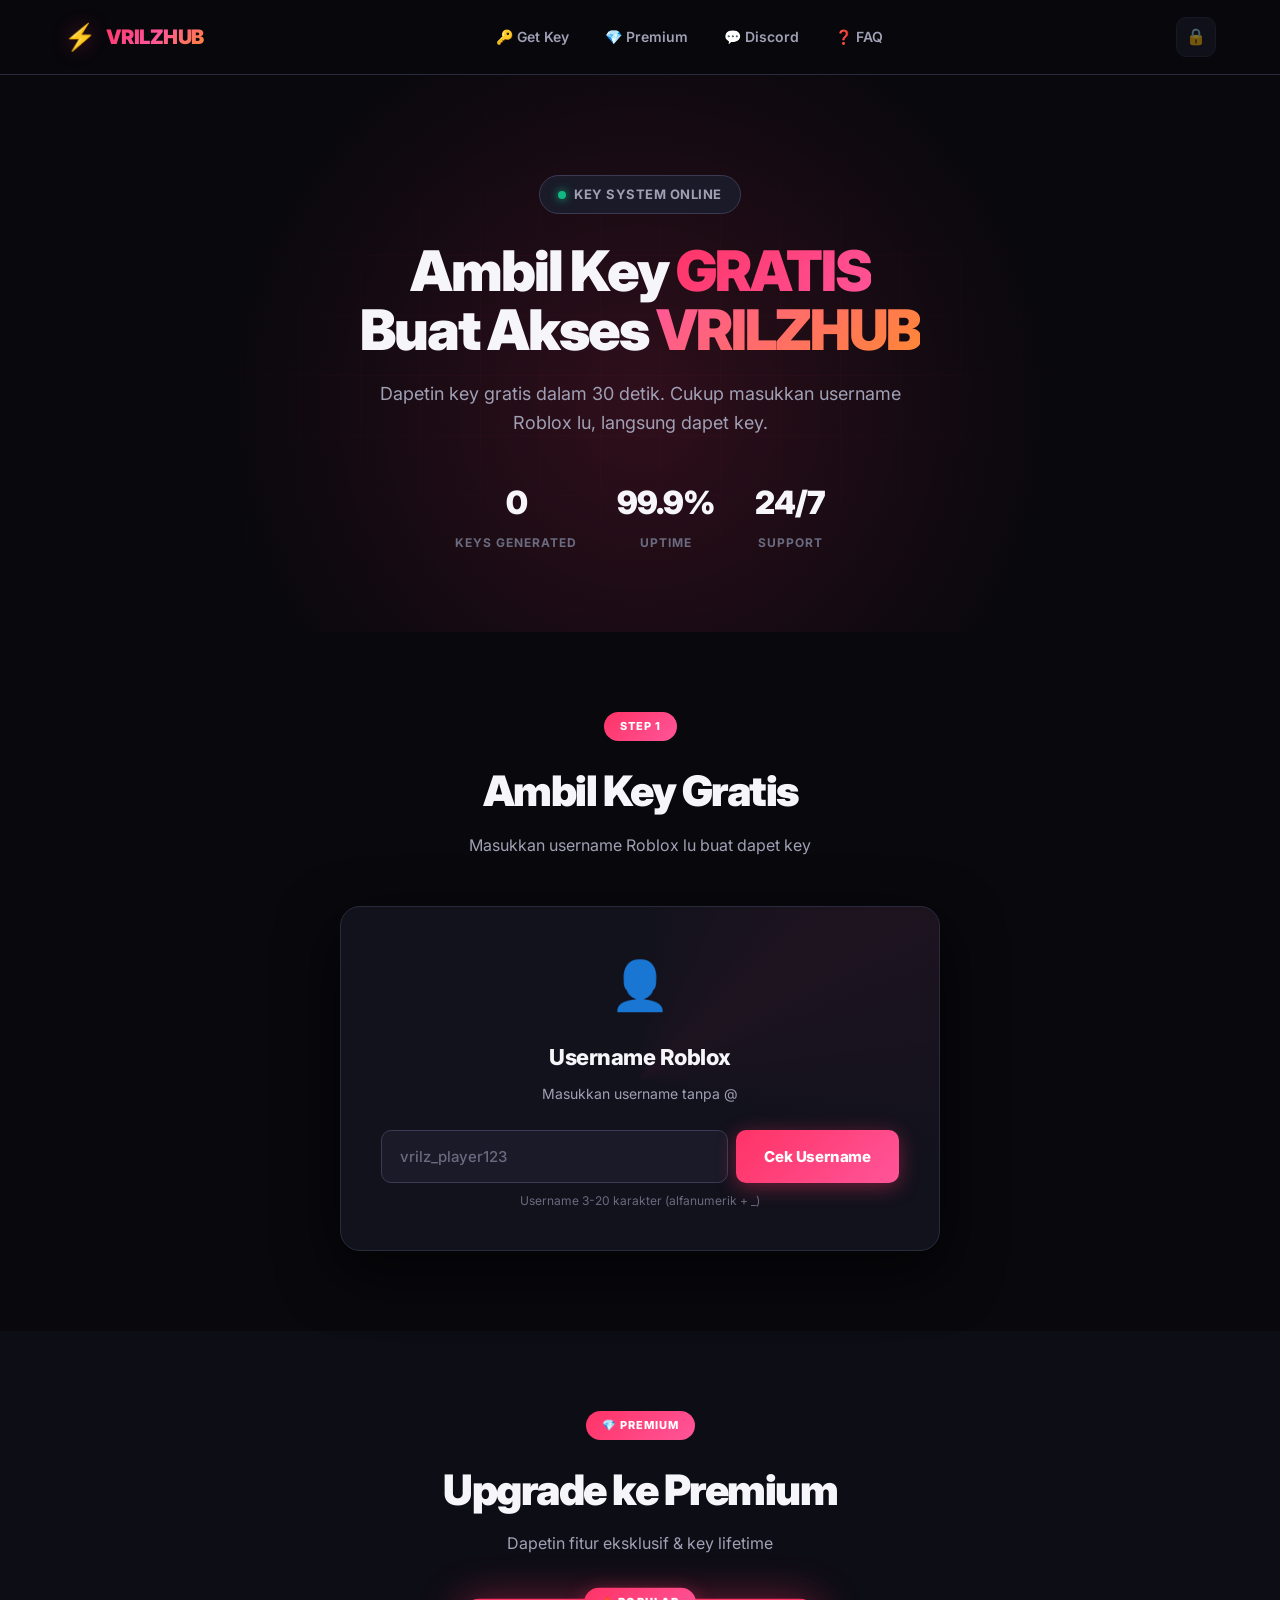
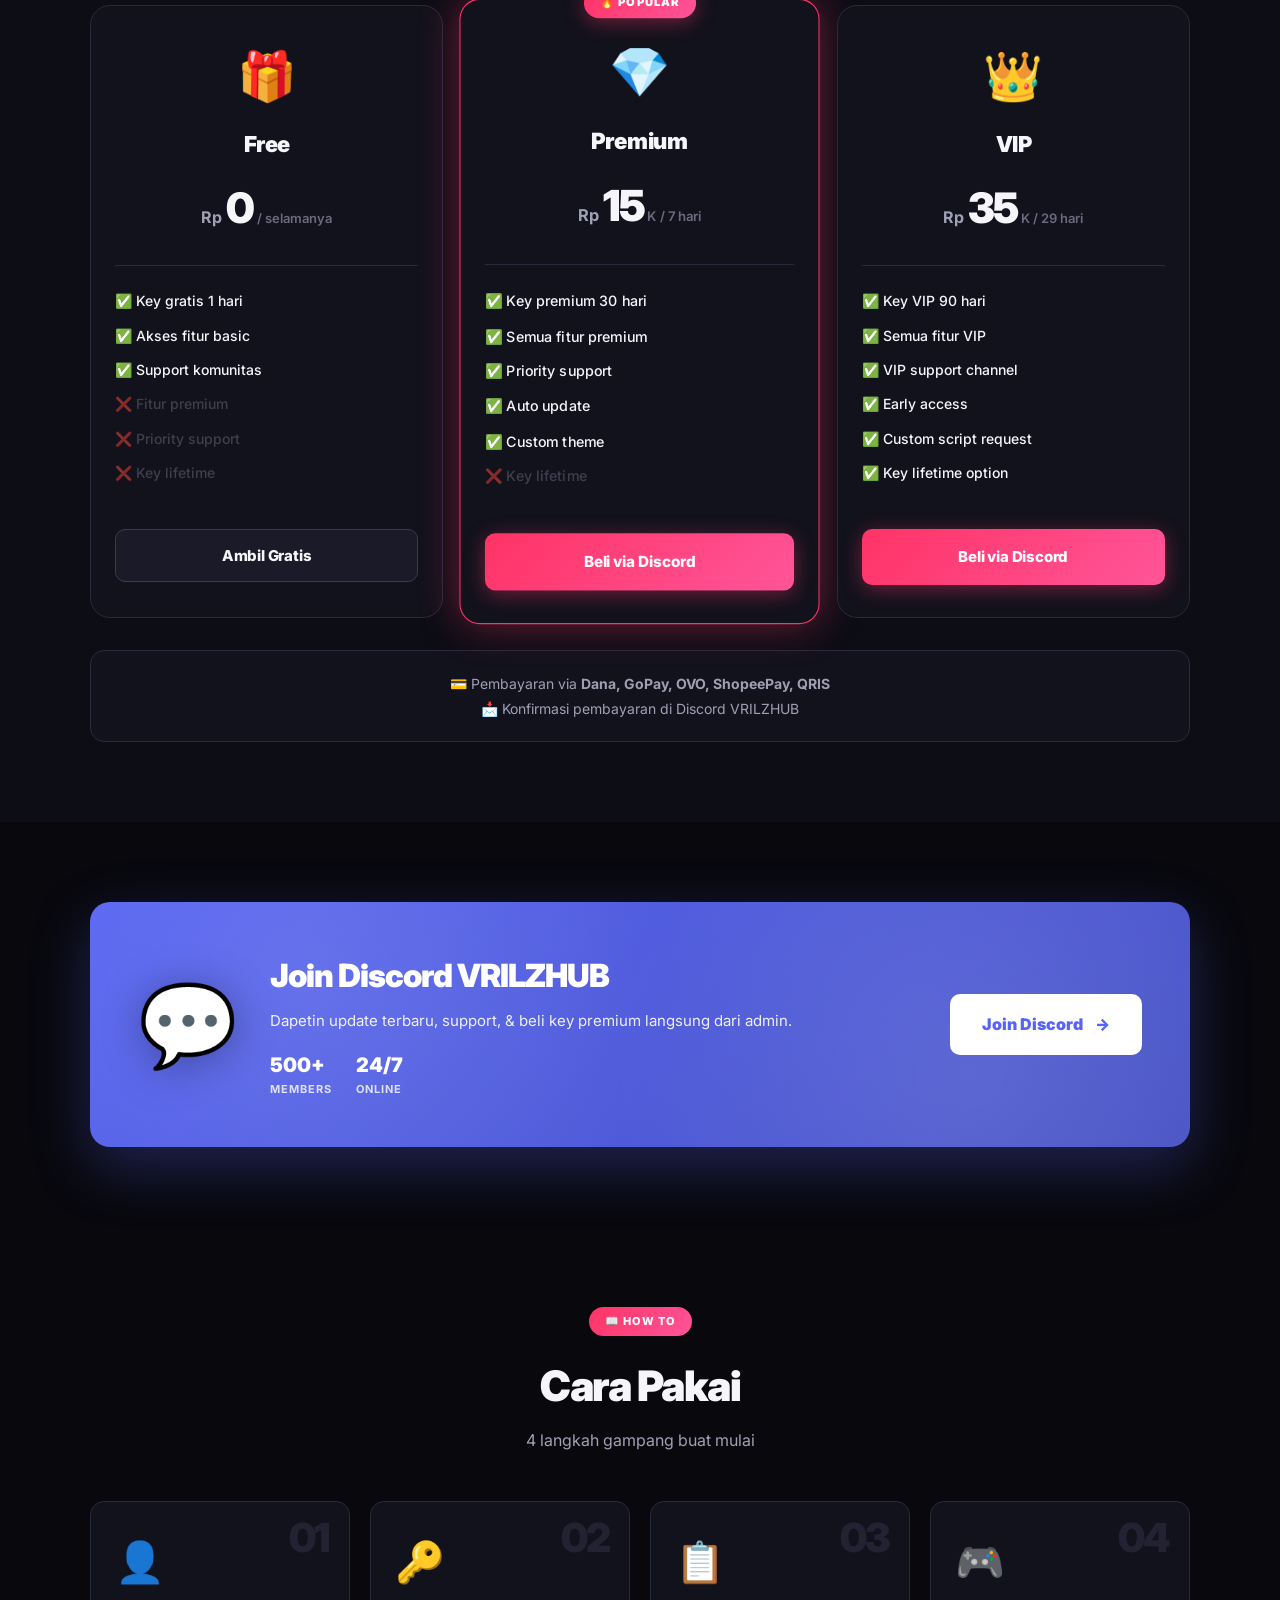
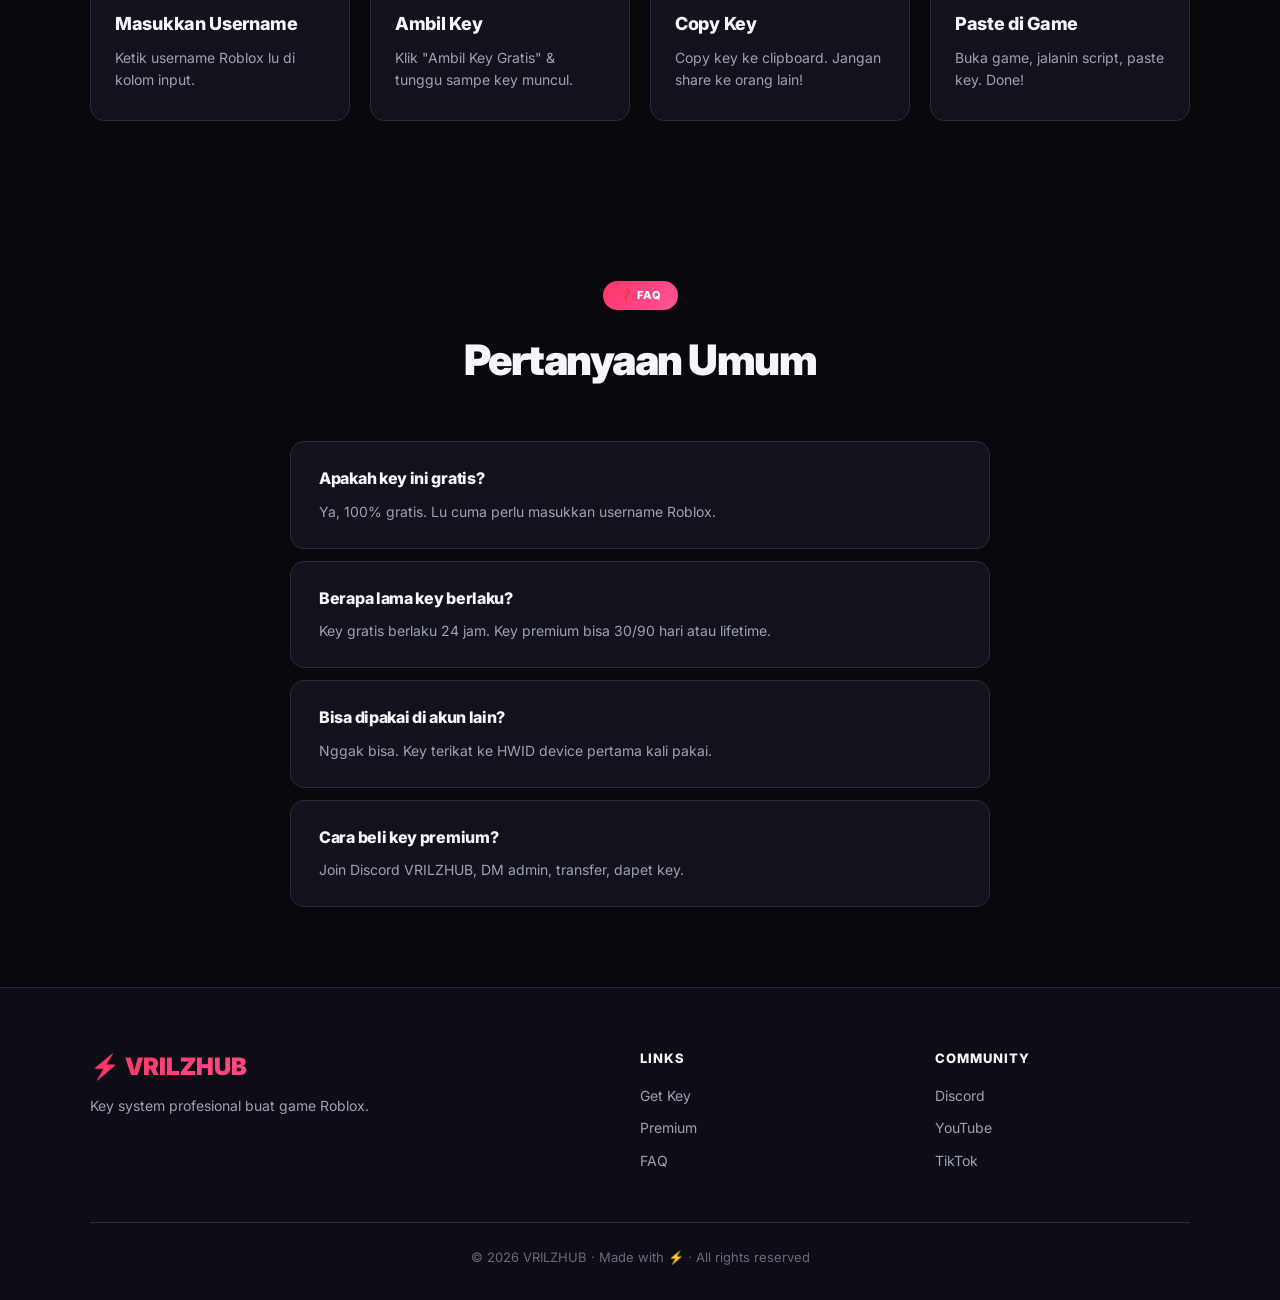
==== commit 1d49763d: "Update index.html" ====
--- a/index.html
+++ b/index.html
@@ -191,7 +191,7 @@
                         <div class="pricing-price">
                             <span class="price-currency">Rp</span>
                             <span class="price-amount">15</span>
-                            <span class="price-period">K / 30 hari</span>
+                            <span class="price-period">K / 7 hari</span>
                         </div>
                     </div>
                     <ul class="pricing-features">
@@ -214,7 +214,7 @@
                         <div class="pricing-price">
                             <span class="price-currency">Rp</span>
                             <span class="price-amount">35</span>
-                            <span class="price-period">K / 90 hari</span>
+                            <span class="price-period">K / 29 hari</span>
                         </div>
                     </div>
                     <ul class="pricing-features">
--- a/style.css
+++ b/style.css
@@ -1,5 +1,5 @@
 /* ============================================================
-   VRILZHUB KEY SYSTEM — Professional Theme
+   VRILZHUB KEY SYSTEM — Professional Theme v2.0
    ============================================================ */
 
 * {
@@ -9,25 +9,32 @@
 }
 
 :root {
-    --bg: #0a0a0f;
-    --bg-2: #12121a;
-    --surface: #16161f;
-    --surface-2: #1e1e2a;
-    --surface-3: #26263a;
-    --border: #2a2a3a;
-    --border-2: #35354a;
-    --text: #f0f0f5;
-    --text-2: #a0a0b0;
-    --text-3: #707080;
-    --accent: #ff3b5c;
-    --accent-2: #ff6b8a;
-    --accent-glow: rgba(255, 59, 92, 0.5);
-    --success: #22c55e;
+    --bg: #08080d;
+    --bg-2: #0d0d15;
+    --surface: #12121c;
+    --surface-2: #1a1a28;
+    --surface-3: #222233;
+    --border: #2a2a3d;
+    --border-2: #3a3a52;
+    --text: #f5f5fa;
+    --text-2: #a0a0b5;
+    --text-3: #6a6a80;
+    --accent: #ff3366;
+    --accent-2: #ff5599;
+    --accent-3: #ff8833;
+    --accent-glow: rgba(255, 51, 102, 0.4);
+    --purple: #a855f7;
+    --blue: #3b82f6;
+    --cyan: #06b6d4;
+    --success: #10b981;
     --warning: #f59e0b;
     --error: #ef4444;
-    --radius: 12px;
-    --radius-sm: 8px;
-    --radius-lg: 16px;
+    --discord: #5865f2;
+    --radius: 14px;
+    --radius-sm: 10px;
+    --radius-lg: 20px;
+    --shadow: 0 20px 60px rgba(0, 0, 0, 0.6);
+    --shadow-sm: 0 4px 20px rgba(0, 0, 0, 0.3);
 }
 
 body {
@@ -36,17 +43,17 @@
     color: var(--text);
     line-height: 1.6;
     overflow-x: hidden;
-}
-
-/* ============================================================
-   NAVBAR
-   ============================================================ */
+    -webkit-font-smoothing: antialiased;
+}
+
+/* NAVBAR */
 .navbar {
     position: sticky;
     top: 0;
-    z-index: 100;
-    background: rgba(10, 10, 15, 0.8);
-    backdrop-filter: blur(12px);
+    z-index: 1000;
+    background: rgba(8, 8, 13, 0.85);
+    backdrop-filter: blur(20px);
+    -webkit-backdrop-filter: blur(20px);
     border-bottom: 1px solid var(--border);
 }
 
@@ -57,23 +64,25 @@
     display: flex;
     justify-content: space-between;
     align-items: center;
+    gap: 20px;
 }
 
 .nav-logo {
     display: flex;
     align-items: center;
-    gap: 8px;
-    font-weight: 800;
-    font-size: 18px;
+    gap: 10px;
+    font-weight: 900;
+    font-size: 20px;
+    letter-spacing: -0.5px;
 }
 
 .logo-icon {
-    font-size: 22px;
-    filter: drop-shadow(0 0 8px var(--accent-glow));
+    font-size: 26px;
+    filter: drop-shadow(0 0 10px var(--accent-glow));
 }
 
 .logo-text {
-    background: linear-gradient(135deg, var(--accent), var(--accent-2));
+    background: linear-gradient(135deg, var(--accent), var(--accent-2), var(--accent-3));
     -webkit-background-clip: text;
     -webkit-text-fill-color: transparent;
     background-clip: text;
@@ -81,17 +90,18 @@
 
 .nav-links {
     display: flex;
-    gap: 8px;
+    gap: 4px;
 }
 
 .nav-link {
     color: var(--text-2);
     text-decoration: none;
-    padding: 8px 16px;
+    padding: 10px 16px;
     border-radius: var(--radius-sm);
     font-size: 14px;
-    font-weight: 500;
+    font-weight: 600;
     transition: all 0.2s;
+    white-space: nowrap;
 }
 
 .nav-link:hover {
@@ -99,61 +109,107 @@
     background: var(--surface-2);
 }
 
-.nav-admin {
-    background: var(--accent);
-    color: white !important;
-}
-
-.nav-admin:hover {
-    background: var(--accent-2) !important;
-}
-
-/* ============================================================
-   HERO
-   ============================================================ */
+.admin-btn {
+    width: 40px;
+    height: 40px;
+    display: flex;
+    align-items: center;
+    justify-content: center;
+    background: var(--surface-2);
+    border: 1px solid var(--border);
+    border-radius: var(--radius-sm);
+    text-decoration: none;
+    font-size: 16px;
+    transition: all 0.2s;
+    opacity: 0.5;
+}
+
+.admin-btn:hover {
+    opacity: 1;
+    background: var(--surface-3);
+    border-color: var(--border-2);
+}
+
+/* HERO */
 .hero {
     position: relative;
-    padding: 80px 24px 60px;
+    padding: 100px 24px 80px;
     text-align: center;
     overflow: hidden;
 }
 
 .hero-bg {
     position: absolute;
-    top: -50%;
+    top: -30%;
     left: 50%;
     transform: translateX(-50%);
-    width: 800px;
-    height: 800px;
-    background: radial-gradient(circle, var(--accent-glow) 0%, transparent 70%);
-    opacity: 0.3;
+    width: 1000px;
+    height: 1000px;
+    background: radial-gradient(circle, var(--accent-glow) 0%, transparent 60%);
+    opacity: 0.4;
     pointer-events: none;
+    animation: pulse 4s ease-in-out infinite;
+}
+
+@keyframes pulse {
+    0%, 100% { opacity: 0.3; transform: translateX(-50%) scale(1); }
+    50% { opacity: 0.5; transform: translateX(-50%) scale(1.1); }
+}
+
+.hero-grid {
+    position: absolute;
+    inset: 0;
+    background-image: 
+        linear-gradient(rgba(255, 51, 102, 0.03) 1px, transparent 1px),
+        linear-gradient(90deg, rgba(255, 51, 102, 0.03) 1px, transparent 1px);
+    background-size: 60px 60px;
+    pointer-events: none;
+    mask-image: radial-gradient(ellipse at center, black 20%, transparent 70%);
+    -webkit-mask-image: radial-gradient(ellipse at center, black 20%, transparent 70%);
 }
 
 .hero-content {
     position: relative;
-    max-width: 700px;
+    max-width: 800px;
     margin: 0 auto;
 }
 
 .hero-badge {
-    display: inline-block;
-    padding: 6px 16px;
+    display: inline-flex;
+    align-items: center;
+    gap: 8px;
+    padding: 8px 18px;
     background: var(--surface-2);
     border: 1px solid var(--border-2);
     border-radius: 999px;
     font-size: 13px;
-    font-weight: 600;
-    color: var(--text-2);
-    margin-bottom: 24px;
+    font-weight: 700;
+    color: var(--text-2);
+    margin-bottom: 28px;
+    text-transform: uppercase;
+    letter-spacing: 0.5px;
+}
+
+.badge-dot {
+    width: 8px;
+    height: 8px;
+    background: var(--success);
+    border-radius: 50%;
+    box-shadow: 0 0 10px var(--success);
+    animation: blink 2s ease-in-out infinite;
+}
+
+@keyframes blink {
+    0%, 100% { opacity: 1; }
+    50% { opacity: 0.3; }
 }
 
 .hero-title {
-    font-size: 48px;
-    font-weight: 800;
-    line-height: 1.1;
-    margin-bottom: 16px;
-    letter-spacing: -1px;
+    font-size: 56px;
+    font-weight: 900;
+    line-height: 1.05;
+    margin-bottom: 20px;
+    letter-spacing: -2px;
 }
 
 .gradient-text {
@@ -163,69 +219,150 @@
     background-clip: text;
 }
 
+.gradient-text-2 {
+    background: linear-gradient(135deg, var(--accent-2), var(--accent-3));
+    -webkit-background-clip: text;
+    -webkit-text-fill-color: transparent;
+    background-clip: text;
+}
+
 .hero-subtitle {
     font-size: 18px;
     color: var(--text-2);
-    max-width: 500px;
+    max-width: 560px;
+    margin: 0 auto 40px;
+    line-height: 1.6;
+}
+
+.hero-stats {
+    display: flex;
+    justify-content: center;
+    gap: 40px;
+    flex-wrap: wrap;
+}
+
+.hero-stat {
+    text-align: center;
+}
+
+.hero-stat-num {
+    font-size: 32px;
+    font-weight: 900;
+    color: var(--text);
+    letter-spacing: -1px;
+    margin-bottom: 4px;
+}
+
+.hero-stat-label {
+    font-size: 12px;
+    color: var(--text-3);
+    text-transform: uppercase;
+    font-weight: 700;
+    letter-spacing: 1px;
+}
+
+/* SECTIONS */
+.get-key, .premium, .discord, .how, .faq {
+    padding: 80px 24px;
+}
+
+.container {
+    max-width: 1100px;
     margin: 0 auto;
 }
 
-/* ============================================================
-   GET KEY
-   ============================================================ */
-.get-key {
-    padding: 40px 24px 80px;
-}
-
-.container {
-    max-width: 700px;
+.section-header {
+    text-align: center;
+    margin-bottom: 48px;
+}
+
+.section-badge {
+    display: inline-block;
+    padding: 6px 16px;
+    background: linear-gradient(135deg, var(--accent), var(--accent-2));
+    color: white;
+    border-radius: 999px;
+    font-size: 11px;
+    font-weight: 800;
+    text-transform: uppercase;
+    letter-spacing: 1px;
+    margin-bottom: 16px;
+}
+
+.section-title {
+    font-size: 42px;
+    font-weight: 900;
+    letter-spacing: -1.5px;
+    margin-bottom: 8px;
+}
+
+.section-subtitle {
+    font-size: 16px;
+    color: var(--text-2);
+}
+
+/* KEY CARD */
+.key-card {
+    position: relative;
+    max-width: 600px;
     margin: 0 auto;
-}
-
-.key-card {
     background: var(--surface);
     border: 1px solid var(--border);
     border-radius: var(--radius-lg);
+    padding: 40px;
+    box-shadow: var(--shadow);
     overflow: hidden;
-    box-shadow: 0 20px 60px rgba(0, 0, 0, 0.5);
-}
-
-.key-header {
-    padding: 24px 28px;
-    border-bottom: 1px solid var(--border);
-    background: var(--surface-2);
-}
-
-.key-title {
-    font-size: 20px;
-    font-weight: 700;
-    margin-bottom: 4px;
-}
-
-.key-subtitle {
+}
+
+.key-card-glow {
+    position: absolute;
+    top: -50%;
+    left: -50%;
+    width: 200%;
+    height: 200%;
+    background: conic-gradient(from 0deg, transparent, var(--accent), transparent 30%);
+    animation: rotate 6s linear infinite;
+    opacity: 0.05;
+    pointer-events: none;
+}
+
+@keyframes rotate {
+    to { transform: rotate(360deg); }
+}
+
+.step-content {
+    position: relative;
+    z-index: 1;
+    animation: fadeIn 0.4s ease;
+}
+
+@keyframes fadeIn {
+    from { opacity: 0; transform: translateY(10px); }
+    to { opacity: 1; transform: translateY(0); }
+}
+
+.step-icon {
+    font-size: 48px;
+    text-align: center;
+    margin-bottom: 16px;
+}
+
+.step-title {
+    font-size: 22px;
+    font-weight: 800;
+    text-align: center;
+    margin-bottom: 8px;
+    letter-spacing: -0.5px;
+}
+
+.step-desc {
     font-size: 14px;
     color: var(--text-2);
-}
-
-.key-body {
-    padding: 28px;
-}
-
-/* ============================================================
-   INPUT
-   ============================================================ */
-.input-group {
-    display: flex;
-    flex-direction: column;
-    gap: 8px;
-}
-
-.input-label {
-    font-size: 13px;
-    font-weight: 600;
-    color: var(--text-2);
-}
-
+    text-align: center;
+    margin-bottom: 24px;
+}
+
+/* INPUT */
 .input-wrapper {
     display: flex;
     gap: 8px;
@@ -233,40 +370,42 @@
 
 .input-field {
     flex: 1;
-    padding: 14px 16px;
+    padding: 16px 18px;
     background: var(--surface-2);
     border: 1px solid var(--border-2);
     border-radius: var(--radius-sm);
     color: var(--text);
     font-size: 15px;
     font-family: inherit;
+    font-weight: 600;
     outline: none;
     transition: all 0.2s;
 }
 
 .input-field:focus {
     border-color: var(--accent);
-    box-shadow: 0 0 0 3px var(--accent-glow);
+    box-shadow: 0 0 0 4px var(--accent-glow);
 }
 
 .input-field::placeholder {
     color: var(--text-3);
+    font-weight: 500;
 }
 
 .input-hint {
     font-size: 12px;
     color: var(--text-3);
-}
-
-/* ============================================================
-   BUTTON
-   ============================================================ */
+    margin-top: 8px;
+    text-align: center;
+}
+
+/* BUTTONS */
 .btn {
-    padding: 14px 24px;
+    padding: 16px 28px;
     border: none;
     border-radius: var(--radius-sm);
     font-size: 15px;
-    font-weight: 600;
+    font-weight: 800;
     font-family: inherit;
     cursor: pointer;
     transition: all 0.2s;
@@ -274,7 +413,14 @@
     align-items: center;
     justify-content: center;
     gap: 8px;
+    text-decoration: none;
     white-space: nowrap;
+    letter-spacing: -0.2px;
+}
+
+.btn-lg {
+    padding: 18px 32px;
+    font-size: 16px;
 }
 
 .btn-primary {
@@ -289,13 +435,14 @@
 }
 
 .btn-success {
-    background: var(--success);
+    background: linear-gradient(135deg, var(--success), #059669);
     color: white;
+    box-shadow: 0 4px 20px rgba(16, 185, 129, 0.4);
 }
 
 .btn-success:hover {
-    background: #16a34a;
     transform: translateY(-2px);
+    box-shadow: 0 8px 30px rgba(16, 185, 129, 0.5);
 }
 
 .btn-secondary {
@@ -306,11 +453,12 @@
 
 .btn-secondary:hover {
     background: var(--surface-3);
+    border-color: var(--border-2);
 }
 
 .btn-block {
     width: 100%;
-    margin-top: 16px;
+    margin-top: 20px;
 }
 
 .btn:disabled {
@@ -319,22 +467,20 @@
     transform: none !important;
 }
 
-/* ============================================================
-   LOADING
-   ============================================================ */
+/* LOADING */
 .loading-step {
     text-align: center;
     padding: 40px 0;
 }
 
 .loader {
-    width: 48px;
-    height: 48px;
+    width: 56px;
+    height: 56px;
     border: 4px solid var(--surface-3);
     border-top-color: var(--accent);
     border-radius: 50%;
-    margin: 0 auto 20px;
-    animation: spin 1s linear infinite;
+    margin: 0 auto 24px;
+    animation: spin 0.8s linear infinite;
 }
 
 @keyframes spin {
@@ -343,31 +489,15 @@
 
 .loading-text {
     color: var(--text-2);
-    font-size: 14px;
-}
-
-/* ============================================================
-   PROFILE
-   ============================================================ */
-.profile-step {
-    animation: slideIn 0.3s;
-}
-
-@keyframes slideIn {
-    from {
-        opacity: 0;
-        transform: translateY(10px);
-    }
-    to {
-        opacity: 1;
-        transform: translateY(0);
-    }
-}
-
+    font-size: 15px;
+    font-weight: 600;
+}
+
+/* PROFILE */
 .profile-card {
     display: flex;
     align-items: center;
-    gap: 16px;
+    gap: 18px;
     padding: 20px;
     background: var(--surface-2);
     border: 1px solid var(--border-2);
@@ -376,12 +506,13 @@
 }
 
 .profile-avatar {
-    width: 72px;
-    height: 72px;
+    width: 80px;
+    height: 80px;
     border-radius: 50%;
     border: 3px solid var(--accent);
-    box-shadow: 0 0 20px var(--accent-glow);
+    box-shadow: 0 0 30px var(--accent-glow);
     object-fit: cover;
+    background: var(--surface-3);
 }
 
 .profile-info {
@@ -390,18 +521,20 @@
 }
 
 .profile-name {
-    font-size: 18px;
-    font-weight: 700;
+    font-size: 20px;
+    font-weight: 800;
     margin-bottom: 4px;
     white-space: nowrap;
     overflow: hidden;
     text-overflow: ellipsis;
+    letter-spacing: -0.5px;
 }
 
 .profile-username {
-    font-size: 13px;
-    color: var(--text-2);
-    margin-bottom: 2px;
+    font-size: 14px;
+    color: var(--accent-2);
+    margin-bottom: 4px;
+    font-weight: 600;
 }
 
 .profile-id {
@@ -413,41 +546,51 @@
     position: absolute;
     top: 12px;
     right: 12px;
-    padding: 4px 10px;
-    background: var(--success);
-    color: white;
-    font-size: 11px;
-    font-weight: 700;
-    border-radius: 999px;
-}
-
-/* ============================================================
-   KEY RESULT
-   ============================================================ */
-.key-result {
-    text-align: center;
-    animation: slideIn 0.3s;
-}
-
-.success-icon {
-    width: 64px;
-    height: 64px;
+    width: 28px;
+    height: 28px;
     background: var(--success);
     color: white;
     border-radius: 50%;
     display: flex;
     align-items: center;
     justify-content: center;
-    font-size: 32px;
-    font-weight: 700;
-    margin: 0 auto 16px;
-    box-shadow: 0 0 30px rgba(34, 197, 94, 0.5);
+    font-size: 14px;
+    font-weight: 800;
+    box-shadow: 0 0 15px rgba(16, 185, 129, 0.6);
+}
+
+/* KEY RESULT */
+.key-result {
+    text-align: center;
+}
+
+.success-icon {
+    width: 80px;
+    height: 80px;
+    background: linear-gradient(135deg, var(--success), #059669);
+    color: white;
+    border-radius: 50%;
+    display: flex;
+    align-items: center;
+    justify-content: center;
+    font-size: 40px;
+    font-weight: 800;
+    margin: 0 auto 20px;
+    box-shadow: 0 0 40px rgba(16, 185, 129, 0.6);
+    animation: bounce 0.6s ease;
+}
+
+@keyframes bounce {
+    0% { transform: scale(0); }
+    50% { transform: scale(1.2); }
+    100% { transform: scale(1); }
 }
 
 .success-title {
-    font-size: 22px;
-    font-weight: 700;
-    margin-bottom: 4px;
+    font-size: 24px;
+    font-weight: 900;
+    margin-bottom: 6px;
+    letter-spacing: -0.5px;
 }
 
 .success-subtitle {
@@ -460,18 +603,19 @@
     display: flex;
     gap: 8px;
     background: var(--surface-2);
-    border: 1px solid var(--border-2);
+    border: 1px solid var(--accent);
     border-radius: var(--radius-sm);
-    padding: 12px 12px 12px 20px;
+    padding: 14px 14px 14px 22px;
     margin-bottom: 20px;
     align-items: center;
+    box-shadow: 0 0 30px var(--accent-glow);
 }
 
 .key-text {
     flex: 1;
     font-family: 'Courier New', monospace;
     font-size: 16px;
-    font-weight: 700;
+    font-weight: 800;
     color: var(--accent);
     text-align: left;
     letter-spacing: 1px;
@@ -481,13 +625,13 @@
 }
 
 .copy-btn {
-    padding: 10px 14px;
+    padding: 12px 16px;
     background: var(--accent);
     color: white;
     border: none;
     border-radius: var(--radius-sm);
     cursor: pointer;
-    font-size: 16px;
+    font-size: 18px;
     transition: all 0.2s;
     flex-shrink: 0;
 }
@@ -500,7 +644,7 @@
 .key-info {
     display: grid;
     grid-template-columns: repeat(3, 1fr);
-    gap: 8px;
+    gap: 10px;
     margin-bottom: 20px;
 }
 
@@ -508,28 +652,29 @@
     background: var(--surface-2);
     border: 1px solid var(--border-2);
     border-radius: var(--radius-sm);
-    padding: 12px;
+    padding: 14px 10px;
     text-align: center;
 }
 
 .key-info-label {
     display: block;
-    font-size: 11px;
+    font-size: 10px;
     color: var(--text-3);
     text-transform: uppercase;
-    font-weight: 600;
-    margin-bottom: 4px;
+    font-weight: 800;
+    letter-spacing: 1px;
+    margin-bottom: 6px;
 }
 
 .key-info-value {
     display: block;
     font-size: 14px;
-    font-weight: 700;
+    font-weight: 800;
     color: var(--accent);
 }
 
 .key-warning {
-    padding: 12px 16px;
+    padding: 14px 18px;
     background: rgba(245, 158, 11, 0.1);
     border: 1px solid rgba(245, 158, 11, 0.3);
     border-radius: var(--radius-sm);
@@ -537,33 +682,32 @@
     color: var(--warning);
     text-align: left;
     margin-bottom: 20px;
-}
-
-/* ============================================================
-   ERROR
-   ============================================================ */
+    font-weight: 600;
+}
+
+/* ERROR */
 .error-step {
     text-align: center;
-    animation: slideIn 0.3s;
 }
 
 .error-icon {
-    width: 64px;
-    height: 64px;
-    background: var(--error);
+    width: 80px;
+    height: 80px;
+    background: linear-gradient(135deg, var(--error), #dc2626);
     color: white;
     border-radius: 50%;
     display: flex;
     align-items: center;
     justify-content: center;
-    font-size: 32px;
-    font-weight: 700;
-    margin: 0 auto 16px;
+    font-size: 40px;
+    font-weight: 800;
+    margin: 0 auto 20px;
+    box-shadow: 0 0 40px rgba(239, 68, 68, 0.6);
 }
 
 .error-title {
-    font-size: 22px;
-    font-weight: 700;
+    font-size: 24px;
+    font-weight: 900;
     margin-bottom: 8px;
 }
 
@@ -572,77 +716,284 @@
     color: var(--text-2);
 }
 
-/* ============================================================
-   HOW TO USE
-   ============================================================ */
-.how {
-    padding: 80px 24px;
+/* PREMIUM / PRICING */
+.premium {
     background: var(--bg-2);
 }
 
-.section-title {
-    font-size: 32px;
-    font-weight: 800;
-    text-align: center;
-    margin-bottom: 40px;
-}
-
-.steps-grid {
+.pricing-grid {
     display: grid;
-    grid-template-columns: repeat(auto-fit, minmax(240px, 1fr));
+    grid-template-columns: repeat(3, 1fr);
     gap: 20px;
-    max-width: 1000px;
-    margin: 0 auto;
-}
-
-.step-card {
+    margin-bottom: 32px;
+}
+
+.pricing-card {
+    position: relative;
+    background: var(--surface);
+    border: 1px solid var(--border);
+    border-radius: var(--radius-lg);
+    padding: 32px 24px;
+    transition: all 0.3s;
+}
+
+.pricing-card:hover {
+    transform: translateY(-6px);
+    border-color: var(--border-2);
+    box-shadow: var(--shadow);
+}
+
+.pricing-popular {
+    border-color: var(--accent);
+    box-shadow: 0 0 40px var(--accent-glow);
+    transform: scale(1.02);
+}
+
+.pricing-popular:hover {
+    transform: scale(1.02) translateY(-6px);
+    box-shadow: 0 0 60px var(--accent-glow);
+}
+
+.pricing-badge {
+    position: absolute;
+    top: -12px;
+    left: 50%;
+    transform: translateX(-50%);
+    padding: 6px 16px;
+    background: linear-gradient(135deg, var(--accent), var(--accent-2));
+    color: white;
+    font-size: 11px;
+    font-weight: 900;
+    border-radius: 999px;
+    letter-spacing: 1px;
+    box-shadow: 0 4px 20px var(--accent-glow);
+}
+
+.pricing-header {
+    text-align: center;
+    margin-bottom: 24px;
+    padding-bottom: 24px;
+    border-bottom: 1px solid var(--border);
+}
+
+.pricing-icon {
+    font-size: 48px;
+    margin-bottom: 12px;
+}
+
+.pricing-name {
+    font-size: 22px;
+    font-weight: 900;
+    margin-bottom: 12px;
+    letter-spacing: -0.5px;
+}
+
+.pricing-price {
+    display: flex;
+    align-items: baseline;
+    justify-content: center;
+    gap: 4px;
+    flex-wrap: wrap;
+}
+
+.price-currency {
+    font-size: 16px;
+    font-weight: 700;
+    color: var(--text-2);
+}
+
+.price-amount {
+    font-size: 42px;
+    font-weight: 900;
+    color: var(--text);
+    letter-spacing: -2px;
+}
+
+.price-period {
+    font-size: 13px;
+    color: var(--text-3);
+    font-weight: 600;
+}
+
+.pricing-features {
+    list-style: none;
+    margin-bottom: 24px;
+    display: flex;
+    flex-direction: column;
+    gap: 12px;
+}
+
+.pricing-features li {
+    font-size: 14px;
+    color: var(--text);
+    font-weight: 500;
+}
+
+.pricing-features li.disabled {
+    color: var(--text-3);
+    opacity: 0.5;
+}
+
+.premium-note {
+    text-align: center;
+    font-size: 14px;
+    color: var(--text-2);
+    padding: 20px;
     background: var(--surface);
     border: 1px solid var(--border);
     border-radius: var(--radius);
-    padding: 24px;
+    line-height: 1.8;
+}
+
+/* DISCORD */
+.discord-card {
     position: relative;
+    background: linear-gradient(135deg, var(--discord), #4752c4);
+    border-radius: var(--radius-lg);
+    padding: 48px;
+    overflow: hidden;
+    box-shadow: 0 20px 60px rgba(88, 101, 242, 0.3);
+}
+
+.discord-bg {
+    position: absolute;
+    inset: 0;
+    background-image: 
+        radial-gradient(circle at 20% 30%, rgba(255,255,255,0.1) 0%, transparent 40%),
+        radial-gradient(circle at 80% 70%, rgba(255,255,255,0.1) 0%, transparent 40%);
+    pointer-events: none;
+}
+
+.discord-content {
+    position: relative;
+    display: flex;
+    align-items: center;
+    gap: 32px;
+    flex-wrap: wrap;
+}
+
+.discord-icon {
+    font-size: 80px;
+    line-height: 1;
+    filter: drop-shadow(0 4px 20px rgba(0,0,0,0.3));
+}
+
+.discord-text {
+    flex: 1;
+    min-width: 200px;
+}
+
+.discord-title {
+    font-size: 32px;
+    font-weight: 900;
+    color: white;
+    margin-bottom: 8px;
+    letter-spacing: -1px;
+}
+
+.discord-desc {
+    font-size: 15px;
+    color: rgba(255,255,255,0.9);
+    margin-bottom: 16px;
+    line-height: 1.6;
+}
+
+.discord-stats {
+    display: flex;
+    gap: 24px;
+}
+
+.discord-stat {
+    display: flex;
+    flex-direction: column;
+}
+
+.discord-stat-num {
+    font-size: 20px;
+    font-weight: 900;
+    color: white;
+}
+
+.discord-stat-label {
+    font-size: 11px;
+    color: rgba(255,255,255,0.8);
+    text-transform: uppercase;
+    font-weight: 700;
+    letter-spacing: 1px;
+}
+
+.discord-btn {
+    display: inline-flex;
+    align-items: center;
+    gap: 12px;
+    padding: 18px 32px;
+    background: white;
+    color: var(--discord);
+    text-decoration: none;
+    border-radius: var(--radius-sm);
+    font-size: 16px;
+    font-weight: 900;
+    transition: all 0.2s;
+    white-space: nowrap;
+}
+
+.discord-btn:hover {
+    transform: translateY(-2px);
+    box-shadow: 0 10px 30px rgba(0,0,0,0.2);
+}
+
+/* HOW TO USE */
+.steps-grid {
+    display: grid;
+    grid-template-columns: repeat(auto-fit, minmax(220px, 1fr));
+    gap: 20px;
+}
+
+.step-card {
+    position: relative;
+    background: var(--surface);
+    border: 1px solid var(--border);
+    border-radius: var(--radius);
+    padding: 28px 24px;
     transition: all 0.3s;
 }
 
 .step-card:hover {
     transform: translateY(-4px);
     border-color: var(--accent);
-    box-shadow: 0 10px 30px var(--accent-glow);
+    box-shadow: 0 10px 40px var(--accent-glow);
 }
 
 .step-num {
-    width: 40px;
-    height: 40px;
-    background: linear-gradient(135deg, var(--accent), var(--accent-2));
-    color: white;
-    border-radius: 50%;
-    display: flex;
-    align-items: center;
-    justify-content: center;
+    position: absolute;
+    top: 16px;
+    right: 20px;
+    font-size: 40px;
+    font-weight: 900;
+    color: var(--surface-3);
+    line-height: 1;
+    letter-spacing: -2px;
+}
+
+.step-icon-big {
+    font-size: 40px;
+    margin-bottom: 16px;
+}
+
+.step-card-title {
+    font-size: 18px;
     font-weight: 800;
-    font-size: 18px;
-    margin-bottom: 16px;
-}
-
-.step-title {
-    font-size: 18px;
-    font-weight: 700;
     margin-bottom: 8px;
-}
-
-.step-desc {
+    letter-spacing: -0.3px;
+}
+
+.step-card-desc {
     font-size: 14px;
     color: var(--text-2);
     line-height: 1.6;
 }
 
-/* ============================================================
-   FAQ
-   ============================================================ */
-.faq {
-    padding: 80px 24px;
-}
-
+/* FAQ */
 .faq-list {
     max-width: 700px;
     margin: 0 auto;
@@ -655,236 +1006,220 @@
     background: var(--surface);
     border: 1px solid var(--border);
     border-radius: var(--radius);
-    padding: 20px 24px;
+    padding: 24px 28px;
     transition: all 0.2s;
 }
 
 .faq-item:hover {
     border-color: var(--border-2);
+    background: var(--surface-2);
 }
 
 .faq-q {
     font-size: 16px;
-    font-weight: 700;
+    font-weight: 800;
     margin-bottom: 8px;
     color: var(--text);
+    letter-spacing: -0.3px;
 }
 
 .faq-a {
     font-size: 14px;
     color: var(--text-2);
-    line-height: 1.6;
-}
-
-/* ============================================================
-   FOOTER
-   ============================================================ */
+    line-height: 1.7;
+}
+
+/* FOOTER */
 .footer {
-    padding: 40px 24px;
+    padding: 60px 24px 32px;
     background: var(--bg-2);
     border-top: 1px solid var(--border);
 }
 
-.footer-content {
-    text-align: center;
+.footer-grid {
+    display: grid;
+    grid-template-columns: 2fr 1fr 1fr;
+    gap: 40px;
+    margin-bottom: 40px;
 }
 
 .footer-logo {
-    font-size: 20px;
-    font-weight: 800;
+    font-size: 24px;
+    font-weight: 900;
     margin-bottom: 8px;
-    background: linear-gradient(135deg, var(--accent), var(--accent-2));
+    background: linear-gradient(135deg, var(--accent), var(--accent-2), var(--accent-3));
     -webkit-background-clip: text;
     -webkit-text-fill-color: transparent;
     background-clip: text;
 }
 
-.footer-text {
+.footer-desc {
+    font-size: 14px;
+    color: var(--text-2);
+    line-height: 1.7;
+}
+
+.footer-title {
+    font-size: 13px;
+    font-weight: 800;
+    text-transform: uppercase;
+    letter-spacing: 1px;
+    margin-bottom: 16px;
+    color: var(--text);
+}
+
+.footer-link {
+    display: block;
+    color: var(--text-2);
+    text-decoration: none;
+    font-size: 14px;
+    margin-bottom: 10px;
+    transition: color 0.2s;
+}
+
+.footer-link:hover {
+    color: var(--accent);
+}
+
+.footer-bottom {
+    text-align: center;
     font-size: 13px;
     color: var(--text-3);
-}
-
-/* ============================================================
-   ADMIN PANEL
-   ============================================================ */
-.admin-body {
-    max-width: 1200px;
-    margin: 40px auto;
-    padding: 0 24px;
-}
-
-.admin-grid {
-    display: grid;
-    grid-template-columns: 1fr 2fr;
-    gap: 20px;
-}
-
-.form-group {
-    margin-bottom: 16px;
-}
-
-.form-group label {
-    display: block;
-    font-size: 13px;
-    font-weight: 600;
-    color: var(--text-2);
-    margin-bottom: 6px;
-}
-
-.form-group input,
-.form-group select,
-.form-group textarea {
-    width: 100%;
-    padding: 12px 14px;
-    background: var(--surface-2);
-    border: 1px solid var(--border-2);
-    border-radius: var(--radius-sm);
-    color: var(--text);
-    font-size: 14px;
-    font-family: inherit;
-    outline: none;
-    transition: all 0.2s;
-}
-
-.form-group input:focus,
-.form-group select:focus,
-.form-group textarea:focus {
-    border-color: var(--accent);
-    box-shadow: 0 0 0 3px var(--accent-glow);
-}
-
-.key-list {
-    display: flex;
-    flex-direction: column;
-    gap: 8px;
-}
-
-.key-item {
-    display: flex;
-    align-items: center;
-    justify-content: space-between;
-    padding: 14px 18px;
-    background: var(--surface-2);
-    border: 1px solid var(--border-2);
-    border-radius: var(--radius-sm);
-    gap: 12px;
-}
-
-.key-item-info {
-    flex: 1;
-    min-width: 0;
-}
-
-.key-item-key {
-    font-family: 'Courier New', monospace;
-    font-size: 13px;
-    font-weight: 700;
-    color: var(--accent);
-    margin-bottom: 4px;
-    word-break: break-all;
-}
-
-.key-item-meta {
-    font-size: 11px;
-    color: var(--text-3);
-}
-
-.key-item-badge {
-    padding: 4px 10px;
-    border-radius: 999px;
-    font-size: 10px;
-    font-weight: 700;
-    text-transform: uppercase;
-}
-
-.badge-free { background: rgba(34, 197, 94, 0.2); color: var(--success); }
-.badge-premium { background: rgba(255, 59, 92, 0.2); color: var(--accent); }
-.badge-vip { background: rgba(245, 158, 11, 0.2); color: var(--warning); }
-.badge-lifetime { background: rgba(168, 85, 247, 0.2); color: #a855f7; }
-
-.key-item-delete {
-    padding: 8px 12px;
-    background: var(--error);
-    color: white;
-    border: none;
-    border-radius: var(--radius-sm);
-    cursor: pointer;
-    font-size: 12px;
-    font-weight: 600;
-}
-
-.key-item-delete:hover { background: #dc2626; }
-
-/* ============================================================
-   RESPONSIVE
-   ============================================================ */
+    padding-top: 24px;
+    border-top: 1px solid var(--border);
+}
+
+/* RESPONSIVE */
+@media (max-width: 900px) {
+    .pricing-grid {
+        grid-template-columns: 1fr;
+        max-width: 400px;
+        margin-left: auto;
+        margin-right: auto;
+    }
+    
+    .pricing-popular {
+        transform: none;
+    }
+    
+    .pricing-popular:hover {
+        transform: translateY(-6px);
+    }
+    
+    .footer-grid {
+        grid-template-columns: 1fr;
+        gap: 32px;
+    }
+}
+
 @media (max-width: 768px) {
     .nav-links {
         display: none;
     }
-
+    
     .hero {
-        padding: 60px 20px 40px;
-    }
-
+        padding: 60px 20px 50px;
+    }
+    
     .hero-title {
         font-size: 36px;
-    }
-
+        letter-spacing: -1px;
+    }
+    
     .hero-subtitle {
-        font-size: 16px;
-    }
-
-    .key-body {
-        padding: 20px;
-    }
-
+        font-size: 15px;
+    }
+    
+    .hero-stats {
+        gap: 24px;
+    }
+    
+    .hero-stat-num {
+        font-size: 24px;
+    }
+    
+    .get-key, .premium, .discord, .how, .faq {
+        padding: 60px 20px;
+    }
+    
+    .section-title {
+        font-size: 28px;
+        letter-spacing: -1px;
+    }
+    
+    .section-subtitle {
+        font-size: 14px;
+    }
+    
+    .key-card {
+        padding: 28px 20px;
+    }
+    
     .input-wrapper {
         flex-direction: column;
     }
-
+    
     .profile-card {
         flex-direction: column;
         text-align: center;
-    }
-
+        gap: 12px;
+    }
+    
     .profile-verified {
         position: static;
-        margin-top: 8px;
-    }
-
+        margin: 0 auto;
+    }
+    
     .key-info {
         grid-template-columns: 1fr;
     }
-
+    
     .key-text {
         font-size: 13px;
     }
-
-    .section-title {
-        font-size: 26px;
-    }
-
-    .how, .faq {
-        padding: 60px 20px;
-    }
-
-    .admin-grid {
-        grid-template-columns: 1fr;
+    
+    .discord-card {
+        padding: 32px 24px;
+    }
+    
+    .discord-content {
+        flex-direction: column;
+        text-align: center;
+        gap: 20px;
+    }
+    
+    .discord-icon {
+        font-size: 60px;
+    }
+    
+    .discord-title {
+        font-size: 24px;
+    }
+    
+    .discord-stats {
+        justify-content: center;
+    }
+    
+    .discord-btn {
+        width: 100%;
+        justify-content: center;
     }
 }
 
 @media (max-width: 400px) {
     .hero-title {
-        font-size: 28px;
-    }
-
-    .key-title {
-        font-size: 18px;
-    }
-
-    .profile-avatar {
-        width: 64px;
-        height: 64px;
-    }
-}
+        font-size: 30px;
+    }
+    
+    .hero-stat-num {
+        font-size: 20px;
+    }
+    
+    .price-amount {
+        font-size: 36px;
+    }
+    
+    .step-icon {
+        font-size: 40px;
+    }
+}
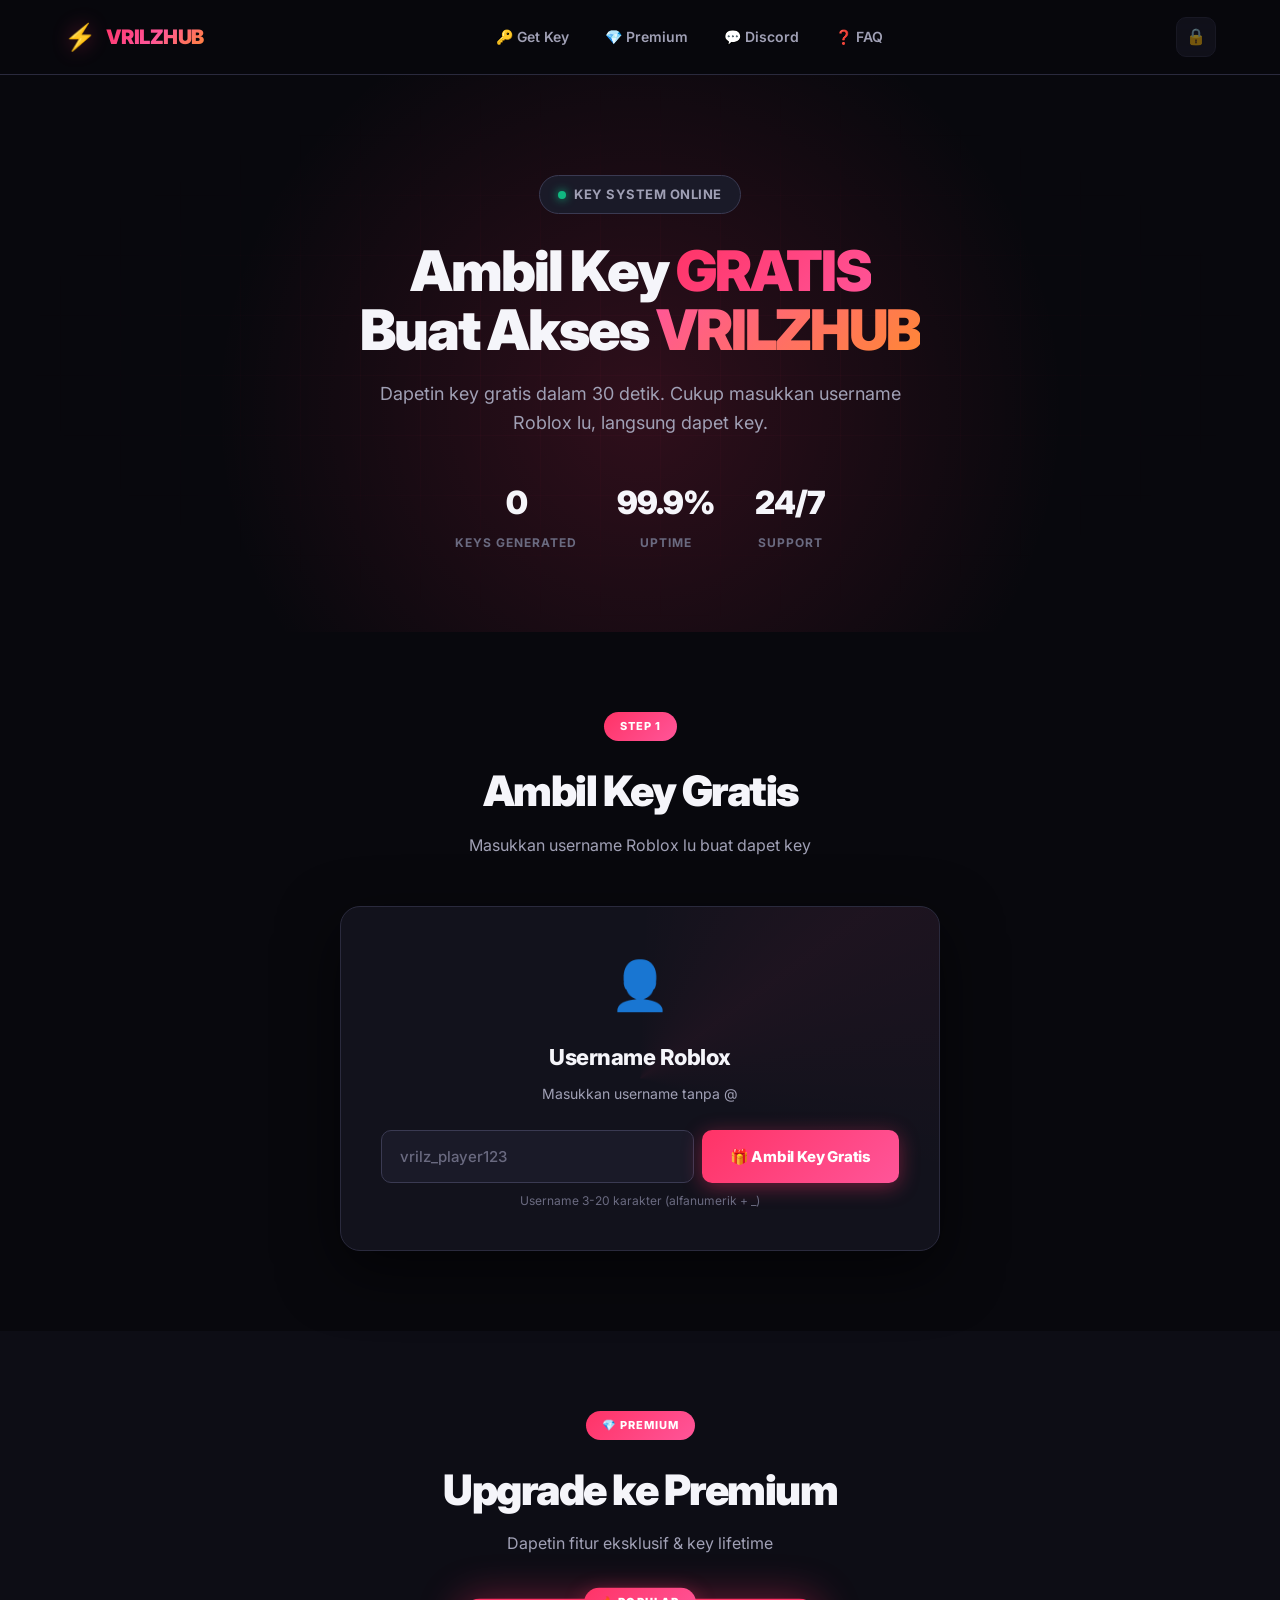
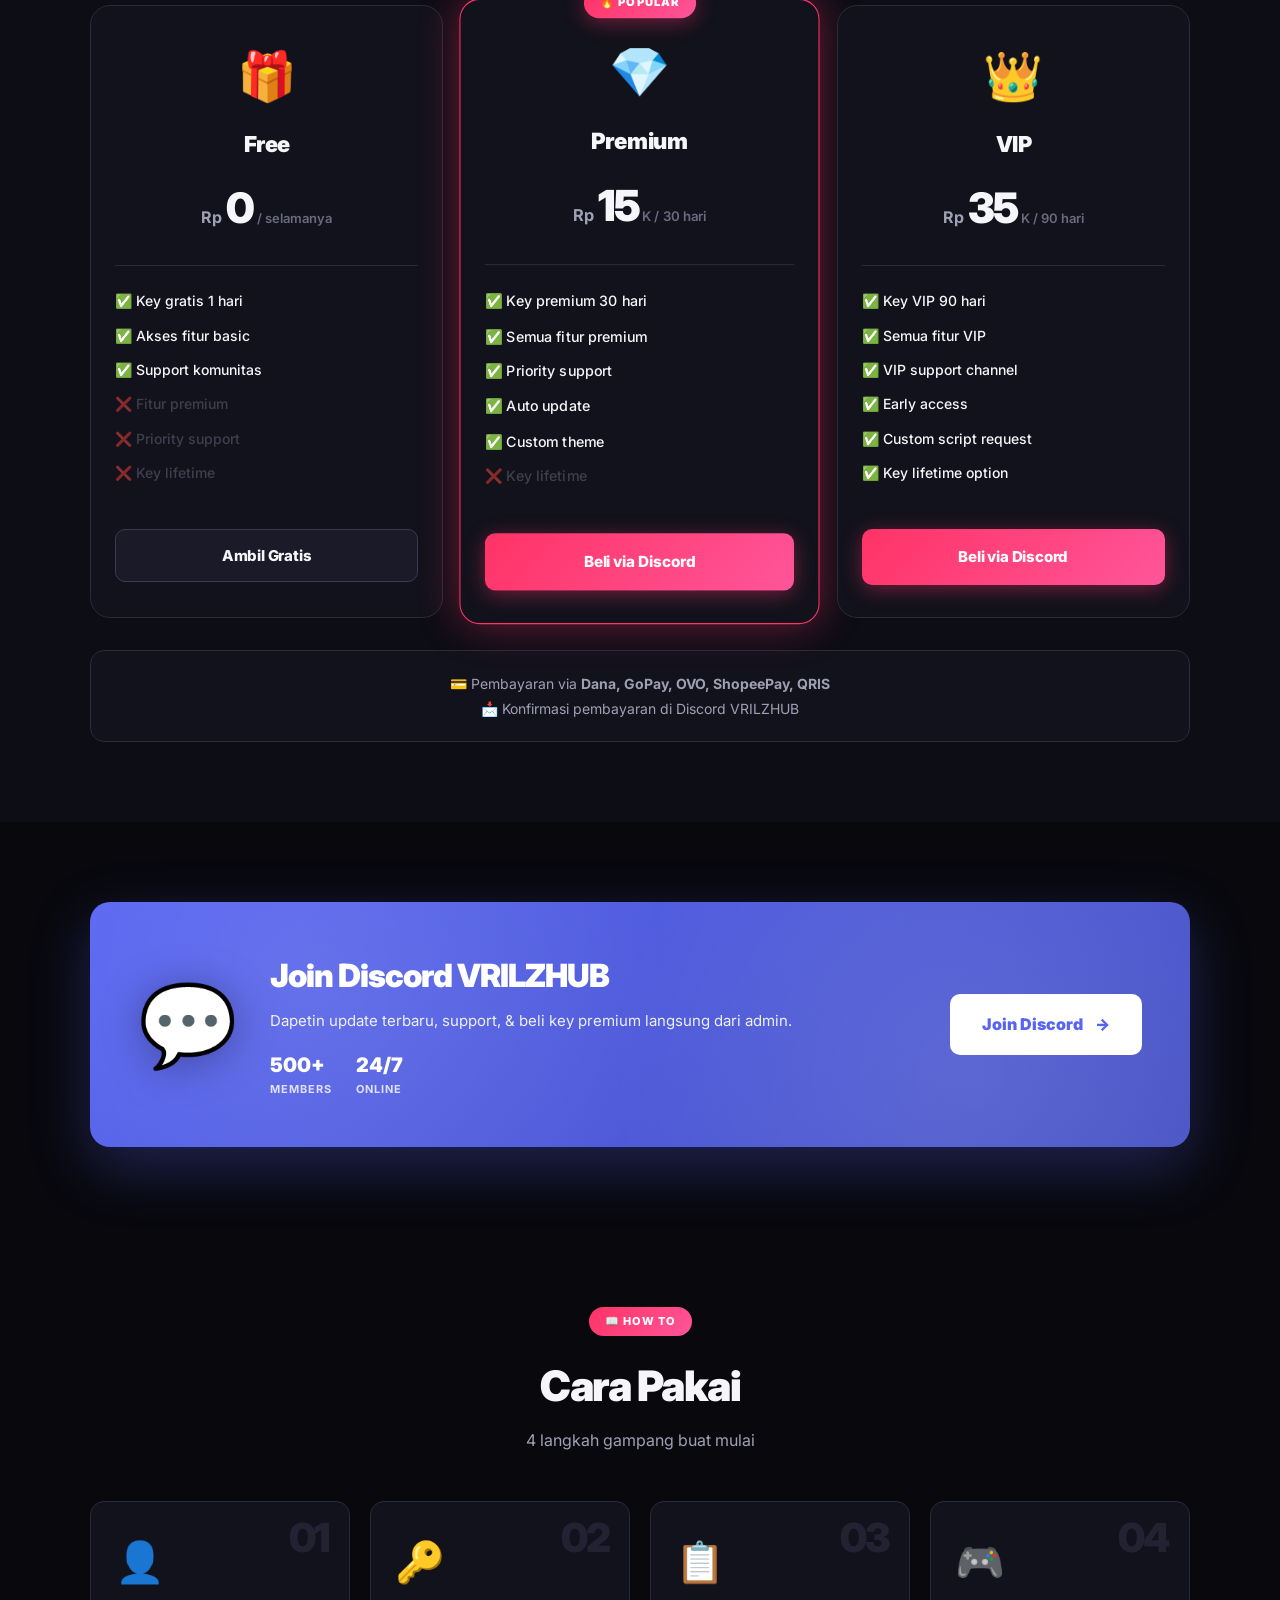
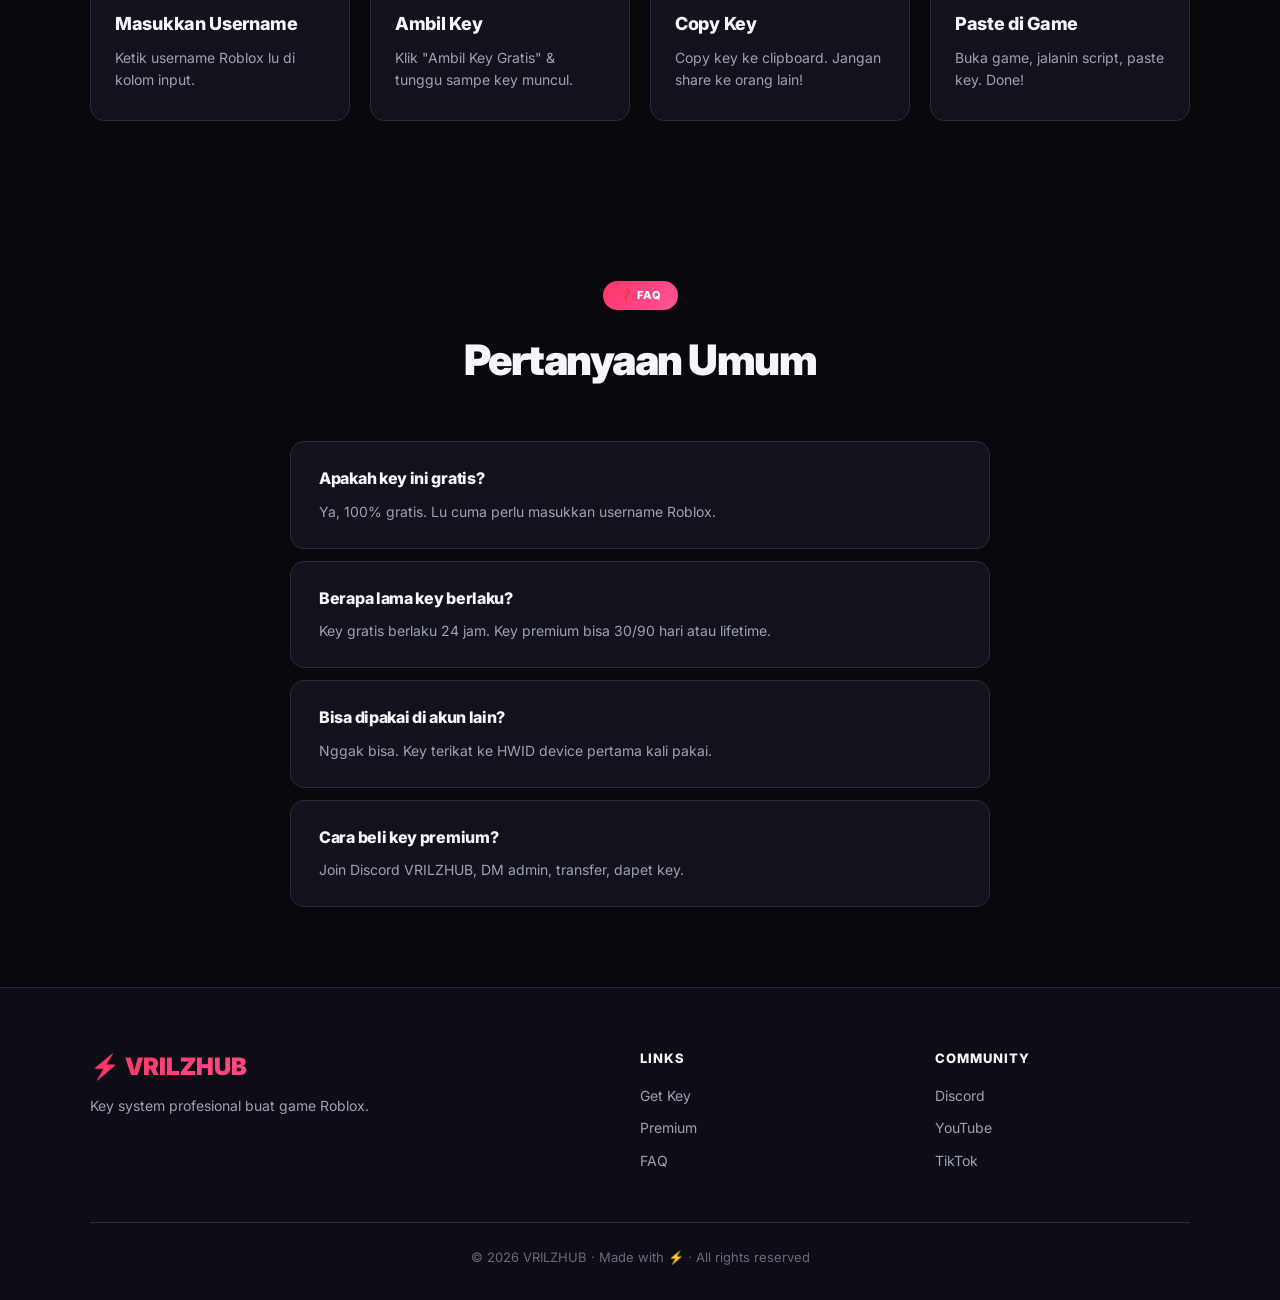
==== commit b4d64932: "Update index.html" ====
--- a/index.html
+++ b/index.html
@@ -71,6 +71,7 @@
             <div class="key-card">
                 <div class="key-card-glow"></div>
                 
+                <!-- Input Username -->
                 <div class="step-content" id="inputStep">
                     <div class="step-icon">👤</div>
                     <h3 class="step-title">Username Roblox</h3>
@@ -78,32 +79,19 @@
                     <div class="input-wrapper">
                         <input type="text" id="usernameInput" class="input-field" placeholder="vrilz_player123" autocomplete="off">
                         <button id="checkBtn" class="btn btn-primary">
-                            <span class="btn-text">Cek Username</span>
+                            <span class="btn-text">🎁 Ambil Key Gratis</span>
                         </button>
                     </div>
                     <p class="input-hint" id="inputHint">Username 3-20 karakter (alfanumerik + _)</p>
                 </div>
 
+                <!-- Loading -->
                 <div class="step-content loading-step" id="loadingStep" style="display: none;">
                     <div class="loader"></div>
-                    <p class="loading-text" id="loadingText">Mencari user...</p>
-                </div>
-
-                <div class="step-content" id="profileStep" style="display: none;">
-                    <div class="profile-card">
-                        <img id="avatarImg" class="profile-avatar" src="" alt="Avatar">
-                        <div class="profile-info">
-                            <div class="profile-name" id="displayName">-</div>
-                            <div class="profile-username" id="username">-</div>
-                            <div class="profile-id" id="userId">-</div>
-                        </div>
-                        <div class="profile-verified">✓</div>
-                    </div>
-                    <button id="getKeyBtn" class="btn btn-success btn-block btn-lg">
-                        <span class="btn-text">🎁 Ambil Key Gratis</span>
-                    </button>
-                </div>
-
+                    <p class="loading-text" id="loadingText">Generating key...</p>
+                </div>
+
+                <!-- Key Result -->
                 <div class="step-content key-result" id="keyResult" style="display: none;">
                     <div class="success-icon">✓</div>
                     <h3 class="success-title">Key Berhasil Diambil!</h3>
@@ -138,10 +126,11 @@
                     </button>
                 </div>
 
+                <!-- Error -->
                 <div class="step-content" id="errorStep" style="display: none;">
                     <div class="error-icon">✕</div>
                     <h3 class="error-title">Gagal</h3>
-                    <p class="error-message" id="errorMessage">Username tidak ditemukan</p>
+                    <p class="error-message" id="errorMessage">Username tidak valid</p>
                     <button id="errorResetBtn" class="btn btn-secondary btn-block">
                         🔄 Coba Lagi
                     </button>
@@ -191,7 +180,7 @@
                         <div class="pricing-price">
                             <span class="price-currency">Rp</span>
                             <span class="price-amount">15</span>
-                            <span class="price-period">K / 7 hari</span>
+                            <span class="price-period">K / 30 hari</span>
                         </div>
                     </div>
                     <ul class="pricing-features">
@@ -214,7 +203,7 @@
                         <div class="pricing-price">
                             <span class="price-currency">Rp</span>
                             <span class="price-amount">35</span>
-                            <span class="price-period">K / 29 hari</span>
+                            <span class="price-period">K / 90 hari</span>
                         </div>
                     </div>
                     <ul class="pricing-features">
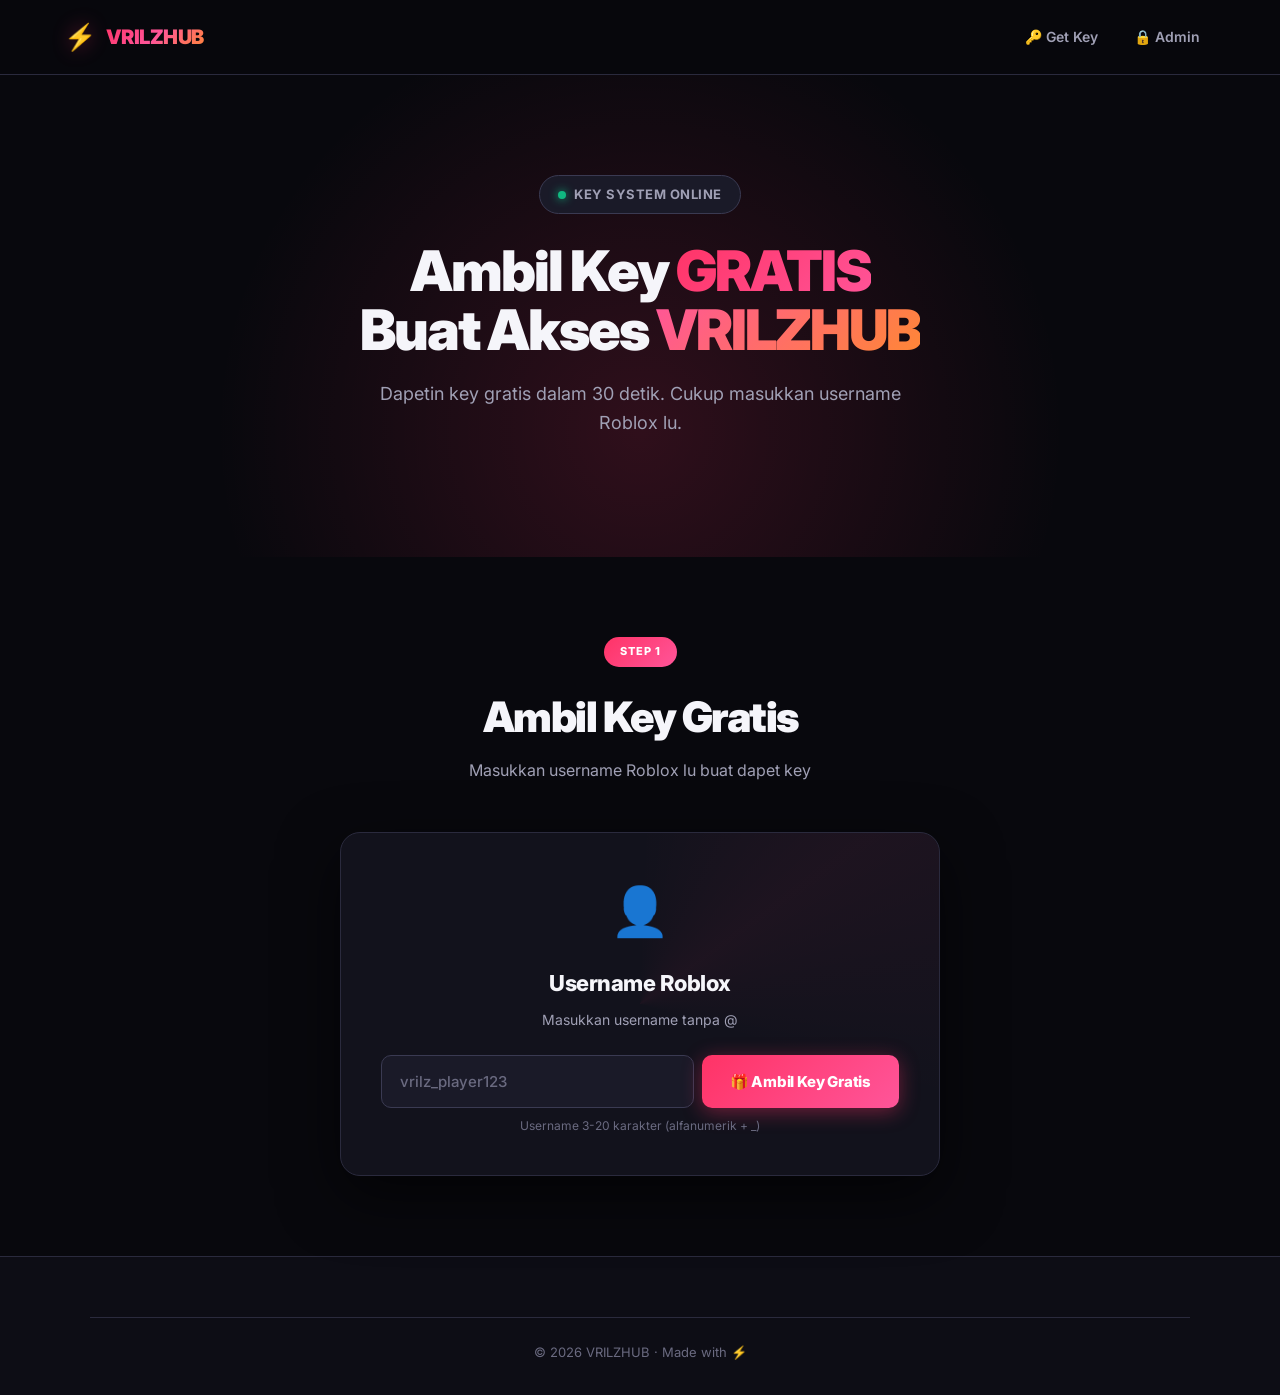
==== commit 6ad1df99: "Update index.html" ====
--- a/index.html
+++ b/index.html
@@ -1,356 +1,83 @@
 <!DOCTYPE html>
 <html lang="id">
 <head>
-    <meta charset="UTF-8">
-    <meta name="viewport" content="width=device-width, initial-scale=1.0">
-    <title>VRILZHUB · Key System</title>
-    <link rel="stylesheet" href="style.css">
-    <link href="https://fonts.googleapis.com/css2?family=Inter:wght@400;500;600;700;800;900&display=swap" rel="stylesheet">
+<meta charset="UTF-8">
+<meta name="viewport" content="width=device-width, initial-scale=1.0">
+<title>VRILZHUB · Key System</title>
+<link rel="stylesheet" href="style.css">
+<link href="https://fonts.googleapis.com/css2?family=Inter:wght@400;500;600;700;800;900&display=swap" rel="stylesheet">
 </head>
 <body>
-
-    <!-- NAVBAR -->
-    <nav class="navbar">
-        <div class="nav-container">
-            <div class="nav-logo">
-                <span class="logo-icon">⚡</span>
-                <span class="logo-text">VRILZHUB</span>
-            </div>
-            <div class="nav-links">
-                <a href="#get-key" class="nav-link">🔑 Get Key</a>
-                <a href="#premium" class="nav-link">💎 Premium</a>
-                <a href="#discord" class="nav-link">💬 Discord</a>
-                <a href="#faq" class="nav-link">❓ FAQ</a>
-            </div>
-            <a href="admin.html" class="admin-btn" title="Admin Panel">🔒</a>
-        </div>
-    </nav>
-
-    <!-- HERO -->
-    <section class="hero">
-        <div class="hero-bg"></div>
-        <div class="hero-grid"></div>
-        <div class="hero-content">
-            <div class="hero-badge">
-                <span class="badge-dot"></span>
-                <span>Key System Online</span>
-            </div>
-            <h1 class="hero-title">
-                Ambil Key <span class="gradient-text">GRATIS</span><br>
-                Buat Akses <span class="gradient-text-2">VRILZHUB</span>
-            </h1>
-            <p class="hero-subtitle">
-                Dapetin key gratis dalam 30 detik. Cukup masukkan username Roblox lu, langsung dapet key.
-            </p>
-            <div class="hero-stats">
-                <div class="hero-stat">
-                    <div class="hero-stat-num" id="totalKeys">0</div>
-                    <div class="hero-stat-label">Keys Generated</div>
-                </div>
-                <div class="hero-stat">
-                    <div class="hero-stat-num">99.9%</div>
-                    <div class="hero-stat-label">Uptime</div>
-                </div>
-                <div class="hero-stat">
-                    <div class="hero-stat-num">24/7</div>
-                    <div class="hero-stat-label">Support</div>
-                </div>
-            </div>
-        </div>
-    </section>
-
-    <!-- GET KEY -->
-    <section class="get-key" id="get-key">
-        <div class="container">
-            <div class="section-header">
-                <div class="section-badge">STEP 1</div>
-                <h2 class="section-title">Ambil Key Gratis</h2>
-                <p class="section-subtitle">Masukkan username Roblox lu buat dapet key</p>
-            </div>
-
-            <div class="key-card">
-                <div class="key-card-glow"></div>
-                
-                <!-- Input Username -->
-                <div class="step-content" id="inputStep">
-                    <div class="step-icon">👤</div>
-                    <h3 class="step-title">Username Roblox</h3>
-                    <p class="step-desc">Masukkan username tanpa @</p>
-                    <div class="input-wrapper">
-                        <input type="text" id="usernameInput" class="input-field" placeholder="vrilz_player123" autocomplete="off">
-                        <button id="checkBtn" class="btn btn-primary">
-                            <span class="btn-text">🎁 Ambil Key Gratis</span>
-                        </button>
-                    </div>
-                    <p class="input-hint" id="inputHint">Username 3-20 karakter (alfanumerik + _)</p>
-                </div>
-
-                <!-- Loading -->
-                <div class="step-content loading-step" id="loadingStep" style="display: none;">
-                    <div class="loader"></div>
-                    <p class="loading-text" id="loadingText">Generating key...</p>
-                </div>
-
-                <!-- Key Result -->
-                <div class="step-content key-result" id="keyResult" style="display: none;">
-                    <div class="success-icon">✓</div>
-                    <h3 class="success-title">Key Berhasil Diambil!</h3>
-                    <p class="success-subtitle">Copy key di bawah ini</p>
-
-                    <div class="key-box">
-                        <code id="keyText" class="key-text">VRILZ-FREE-XXXX-XXXX-XXXX</code>
-                        <button id="copyBtn" class="copy-btn" title="Copy">📋</button>
-                    </div>
-
-                    <div class="key-info">
-                        <div class="key-info-item">
-                            <span class="key-info-label">Tipe</span>
-                            <span class="key-info-value" id="keyType">FREE</span>
-                        </div>
-                        <div class="key-info-item">
-                            <span class="key-info-label">Durasi</span>
-                            <span class="key-info-value" id="keyDuration">1 Hari</span>
-                        </div>
-                        <div class="key-info-item">
-                            <span class="key-info-label">Expired</span>
-                            <span class="key-info-value" id="keyExpired">-</span>
-                        </div>
-                    </div>
-
-                    <div class="key-warning">
-                        ⚠️ Key terikat ke akun <strong id="warnUser">-</strong>. Jangan share!
-                    </div>
-
-                    <button id="resetBtn" class="btn btn-secondary btn-block">
-                        🔄 Ambil Key Lagi
-                    </button>
-                </div>
-
-                <!-- Error -->
-                <div class="step-content" id="errorStep" style="display: none;">
-                    <div class="error-icon">✕</div>
-                    <h3 class="error-title">Gagal</h3>
-                    <p class="error-message" id="errorMessage">Username tidak valid</p>
-                    <button id="errorResetBtn" class="btn btn-secondary btn-block">
-                        🔄 Coba Lagi
-                    </button>
-                </div>
-            </div>
-        </div>
-    </section>
-
-    <!-- PREMIUM -->
-    <section class="premium" id="premium">
-        <div class="container">
-            <div class="section-header">
-                <div class="section-badge">💎 PREMIUM</div>
-                <h2 class="section-title">Upgrade ke Premium</h2>
-                <p class="section-subtitle">Dapetin fitur eksklusif & key lifetime</p>
-            </div>
-
-            <div class="pricing-grid">
-                <div class="pricing-card">
-                    <div class="pricing-header">
-                        <div class="pricing-icon">🎁</div>
-                        <h3 class="pricing-name">Free</h3>
-                        <div class="pricing-price">
-                            <span class="price-currency">Rp</span>
-                            <span class="price-amount">0</span>
-                            <span class="price-period">/ selamanya</span>
-                        </div>
-                    </div>
-                    <ul class="pricing-features">
-                        <li>✅ Key gratis 1 hari</li>
-                        <li>✅ Akses fitur basic</li>
-                        <li>✅ Support komunitas</li>
-                        <li class="disabled">❌ Fitur premium</li>
-                        <li class="disabled">❌ Priority support</li>
-                        <li class="disabled">❌ Key lifetime</li>
-                    </ul>
-                    <button class="btn btn-secondary btn-block" onclick="document.getElementById('get-key').scrollIntoView({behavior:'smooth'})">
-                        Ambil Gratis
-                    </button>
-                </div>
-
-                <div class="pricing-card pricing-popular">
-                    <div class="pricing-badge">🔥 POPULAR</div>
-                    <div class="pricing-header">
-                        <div class="pricing-icon">💎</div>
-                        <h3 class="pricing-name">Premium</h3>
-                        <div class="pricing-price">
-                            <span class="price-currency">Rp</span>
-                            <span class="price-amount">15</span>
-                            <span class="price-period">K / 30 hari</span>
-                        </div>
-                    </div>
-                    <ul class="pricing-features">
-                        <li>✅ Key premium 30 hari</li>
-                        <li>✅ Semua fitur premium</li>
-                        <li>✅ Priority support</li>
-                        <li>✅ Auto update</li>
-                        <li>✅ Custom theme</li>
-                        <li class="disabled">❌ Key lifetime</li>
-                    </ul>
-                    <a href="#discord" class="btn btn-primary btn-block">
-                        Beli via Discord
-                    </a>
-                </div>
-
-                <div class="pricing-card">
-                    <div class="pricing-header">
-                        <div class="pricing-icon">👑</div>
-                        <h3 class="pricing-name">VIP</h3>
-                        <div class="pricing-price">
-                            <span class="price-currency">Rp</span>
-                            <span class="price-amount">35</span>
-                            <span class="price-period">K / 90 hari</span>
-                        </div>
-                    </div>
-                    <ul class="pricing-features">
-                        <li>✅ Key VIP 90 hari</li>
-                        <li>✅ Semua fitur VIP</li>
-                        <li>✅ VIP support channel</li>
-                        <li>✅ Early access</li>
-                        <li>✅ Custom script request</li>
-                        <li>✅ Key lifetime option</li>
-                    </ul>
-                    <a href="#discord" class="btn btn-primary btn-block">
-                        Beli via Discord
-                    </a>
-                </div>
-            </div>
-
-            <div class="premium-note">
-                💳 Pembayaran via <strong>Dana, GoPay, OVO, ShopeePay, QRIS</strong><br>
-                📩 Konfirmasi pembayaran di Discord VRILZHUB
-            </div>
-        </div>
-    </section>
-
-    <!-- DISCORD -->
-    <section class="discord" id="discord">
-        <div class="container">
-            <div class="discord-card">
-                <div class="discord-bg"></div>
-                <div class="discord-content">
-                    <div class="discord-icon">💬</div>
-                    <div class="discord-text">
-                        <h2 class="discord-title">Join Discord VRILZHUB</h2>
-                        <p class="discord-desc">
-                            Dapetin update terbaru, support, & beli key premium langsung dari admin.
-                        </p>
-                        <div class="discord-stats">
-                            <div class="discord-stat">
-                                <span class="discord-stat-num">500+</span>
-                                <span class="discord-stat-label">Members</span>
-                            </div>
-                            <div class="discord-stat">
-                                <span class="discord-stat-num">24/7</span>
-                                <span class="discord-stat-label">Online</span>
-                            </div>
-                        </div>
-                    </div>
-                    <a href="https://discord.gg/vrilzhub" target="_blank" class="discord-btn">
-                        <span>Join Discord</span>
-                        <span>→</span>
-                    </a>
-                </div>
-            </div>
-        </div>
-    </section>
-
-    <!-- HOW TO USE -->
-    <section class="how" id="how">
-        <div class="container">
-            <div class="section-header">
-                <div class="section-badge">📖 HOW TO</div>
-                <h2 class="section-title">Cara Pakai</h2>
-                <p class="section-subtitle">4 langkah gampang buat mulai</p>
-            </div>
-            <div class="steps-grid">
-                <div class="step-card">
-                    <div class="step-num">01</div>
-                    <div class="step-icon-big">👤</div>
-                    <h3 class="step-card-title">Masukkan Username</h3>
-                    <p class="step-card-desc">Ketik username Roblox lu di kolom input.</p>
-                </div>
-                <div class="step-card">
-                    <div class="step-num">02</div>
-                    <div class="step-icon-big">🔑</div>
-                    <h3 class="step-card-title">Ambil Key</h3>
-                    <p class="step-card-desc">Klik "Ambil Key Gratis" & tunggu sampe key muncul.</p>
-                </div>
-                <div class="step-card">
-                    <div class="step-num">03</div>
-                    <div class="step-icon-big">📋</div>
-                    <h3 class="step-card-title">Copy Key</h3>
-                    <p class="step-card-desc">Copy key ke clipboard. Jangan share ke orang lain!</p>
-                </div>
-                <div class="step-card">
-                    <div class="step-num">04</div>
-                    <div class="step-icon-big">🎮</div>
-                    <h3 class="step-card-title">Paste di Game</h3>
-                    <p class="step-card-desc">Buka game, jalanin script, paste key. Done!</p>
-                </div>
-            </div>
-        </div>
-    </section>
-
-    <!-- FAQ -->
-    <section class="faq" id="faq">
-        <div class="container">
-            <div class="section-header">
-                <div class="section-badge">❓ FAQ</div>
-                <h2 class="section-title">Pertanyaan Umum</h2>
-            </div>
-            <div class="faq-list">
-                <div class="faq-item">
-                    <div class="faq-q">Apakah key ini gratis?</div>
-                    <div class="faq-a">Ya, 100% gratis. Lu cuma perlu masukkan username Roblox.</div>
-                </div>
-                <div class="faq-item">
-                    <div class="faq-q">Berapa lama key berlaku?</div>
-                    <div class="faq-a">Key gratis berlaku 24 jam. Key premium bisa 30/90 hari atau lifetime.</div>
-                </div>
-                <div class="faq-item">
-                    <div class="faq-q">Bisa dipakai di akun lain?</div>
-                    <div class="faq-a">Nggak bisa. Key terikat ke HWID device pertama kali pakai.</div>
-                </div>
-                <div class="faq-item">
-                    <div class="faq-q">Cara beli key premium?</div>
-                    <div class="faq-a">Join Discord VRILZHUB, DM admin, transfer, dapet key.</div>
-                </div>
-            </div>
-        </div>
-    </section>
-
-    <!-- FOOTER -->
-    <footer class="footer">
-        <div class="container">
-            <div class="footer-grid">
-                <div class="footer-col">
-                    <div class="footer-logo">⚡ VRILZHUB</div>
-                    <p class="footer-desc">Key system profesional buat game Roblox.</p>
-                </div>
-                <div class="footer-col">
-                    <h4 class="footer-title">Links</h4>
-                    <a href="#get-key" class="footer-link">Get Key</a>
-                    <a href="#premium" class="footer-link">Premium</a>
-                    <a href="#faq" class="footer-link">FAQ</a>
-                </div>
-                <div class="footer-col">
-                    <h4 class="footer-title">Community</h4>
-                    <a href="https://discord.gg/vrilzhub" target="_blank" class="footer-link">Discord</a>
-                    <a href="#" class="footer-link">YouTube</a>
-                    <a href="#" class="footer-link">TikTok</a>
-                </div>
-            </div>
-            <div class="footer-bottom">
-                © 2026 VRILZHUB · Made with ⚡ · All rights reserved
-            </div>
-        </div>
-    </footer>
-
-    <script src="script.js"></script>
+<nav class="navbar">
+<div class="nav-container">
+<div class="nav-logo"><span class="logo-icon">⚡</span><span class="logo-text">VRILZHUB</span></div>
+<div class="nav-links">
+<a href="#get-key" class="nav-link">🔑 Get Key</a>
+<a href="admin.html" class="nav-link">🔒 Admin</a>
+</div>
+</div>
+</nav>
+<section class="hero">
+<div class="hero-bg"></div>
+<div class="hero-content">
+<div class="hero-badge"><span class="badge-dot"></span><span>Key System Online</span></div>
+<h1 class="hero-title">Ambil Key <span class="gradient-text">GRATIS</span><br>Buat Akses <span class="gradient-text-2">VRILZHUB</span></h1>
+<p class="hero-subtitle">Dapetin key gratis dalam 30 detik. Cukup masukkan username Roblox lu.</p>
+</div>
+</section>
+<section class="get-key" id="get-key">
+<div class="container">
+<div class="section-header">
+<div class="section-badge">STEP 1</div>
+<h2 class="section-title">Ambil Key Gratis</h2>
+<p class="section-subtitle">Masukkan username Roblox lu buat dapet key</p>
+</div>
+<div class="key-card">
+<div class="key-card-glow"></div>
+<div class="step-content" id="inputStep">
+<div class="step-icon">👤</div>
+<h3 class="step-title">Username Roblox</h3>
+<p class="step-desc">Masukkan username tanpa @</p>
+<div class="input-wrapper">
+<input type="text" id="usernameInput" class="input-field" placeholder="vrilz_player123" autocomplete="off">
+<button id="checkBtn" class="btn btn-primary"><span class="btn-text">🎁 Ambil Key Gratis</span></button>
+</div>
+<p class="input-hint" id="inputHint">Username 3-20 karakter (alfanumerik + _)</p>
+</div>
+<div class="step-content loading-step" id="loadingStep" style="display:none;">
+<div class="loader"></div>
+<p class="loading-text">Generating key...</p>
+</div>
+<div class="step-content key-result" id="keyResult" style="display:none;">
+<div class="success-icon">✓</div>
+<h3 class="success-title">Key Berhasil Diambil!</h3>
+<p class="success-subtitle">Copy key di bawah ini</p>
+<div class="key-box">
+<code id="keyText" class="key-text">VRILZ-FREE-XXXX</code>
+<button id="copyBtn" class="copy-btn">📋</button>
+</div>
+<div class="key-info">
+<div class="key-info-item"><span class="key-info-label">Tipe</span><span class="key-info-value" id="keyType">FREE</span></div>
+<div class="key-info-item"><span class="key-info-label">Durasi</span><span class="key-info-value" id="keyDuration">1 Hari</span></div>
+<div class="key-info-item"><span class="key-info-label">Expired</span><span class="key-info-value" id="keyExpired">-</span></div>
+</div>
+<div class="key-warning">⚠️ Key terikat ke akun <strong id="warnUser">-</strong>. Jangan share!</div>
+<button id="resetBtn" class="btn btn-secondary btn-block">🔄 Ambil Key Lagi</button>
+</div>
+<div class="step-content" id="errorStep" style="display:none;">
+<div class="error-icon">✕</div>
+<h3 class="error-title">Gagal</h3>
+<p class="error-message" id="errorMessage">Username tidak valid</p>
+<button id="errorResetBtn" class="btn btn-secondary btn-block">🔄 Coba Lagi</button>
+</div>
+</div>
+</div>
+</section>
+<footer class="footer">
+<div class="container">
+<div class="footer-bottom">© 2026 VRILZHUB · Made with ⚡</div>
+</div>
+</footer>
+<script src="script.js"></script>
 </body>
 </html>
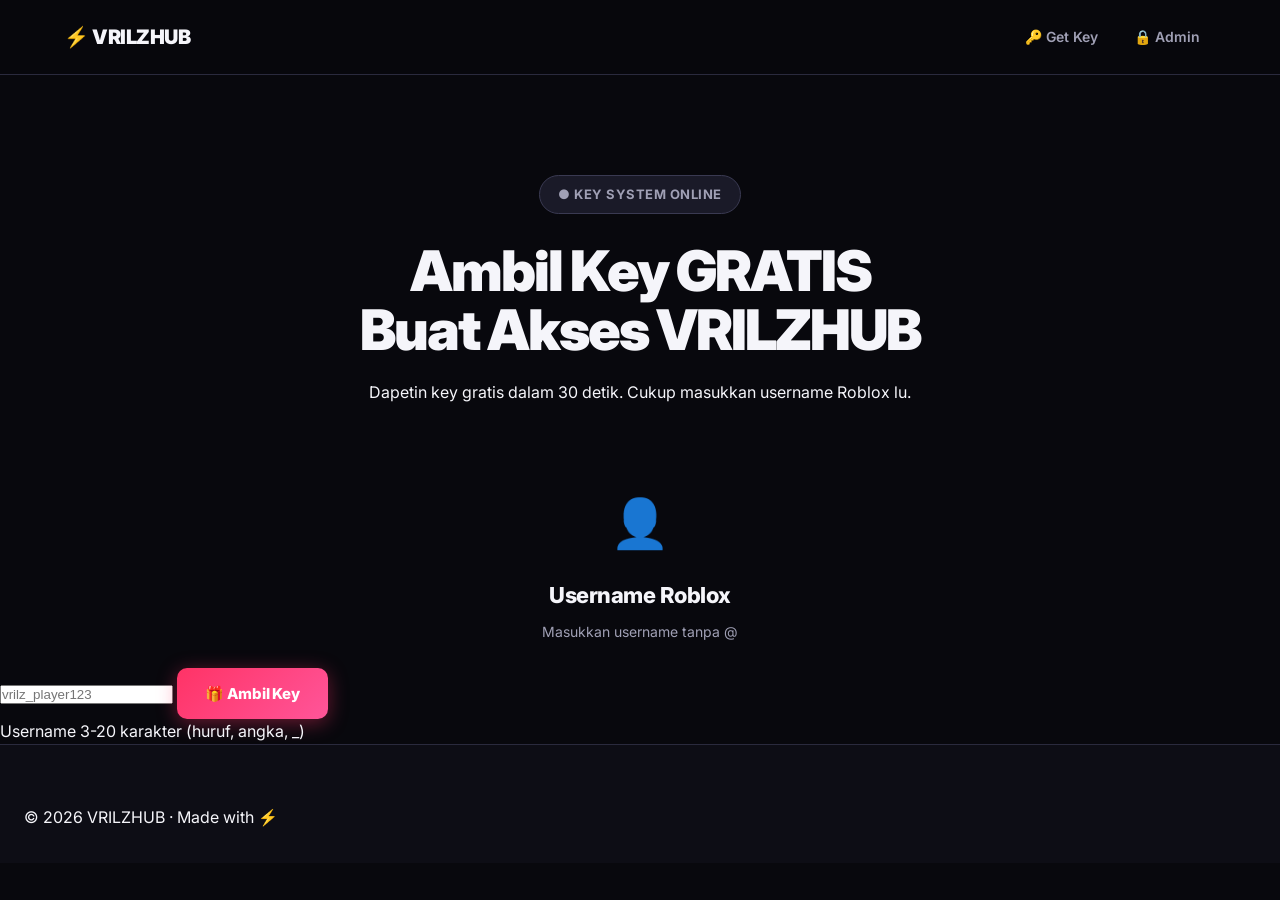
==== commit ed1a17f6: "Update index.html" ====
--- a/index.html
+++ b/index.html
@@ -5,79 +5,74 @@
 <meta name="viewport" content="width=device-width, initial-scale=1.0">
 <title>VRILZHUB · Key System</title>
 <link rel="stylesheet" href="style.css">
-<link href="https://fonts.googleapis.com/css2?family=Inter:wght@400;500;600;700;800;900&display=swap" rel="stylesheet">
+<link href="https://fonts.googleapis.com/css2?family=Inter:wght@400;600;700;800;900&display=swap" rel="stylesheet">
 </head>
 <body>
 <nav class="navbar">
-<div class="nav-container">
-<div class="nav-logo"><span class="logo-icon">⚡</span><span class="logo-text">VRILZHUB</span></div>
-<div class="nav-links">
-<a href="#get-key" class="nav-link">🔑 Get Key</a>
-<a href="admin.html" class="nav-link">🔒 Admin</a>
-</div>
-</div>
+  <div class="nav-container">
+    <div class="nav-logo">⚡ VRILZHUB</div>
+    <div class="nav-links">
+      <a href="index.html" class="nav-link active">🔑 Get Key</a>
+      <a href="admin.html" class="nav-link">🔒 Admin</a>
+    </div>
+  </div>
 </nav>
+
 <section class="hero">
-<div class="hero-bg"></div>
-<div class="hero-content">
-<div class="hero-badge"><span class="badge-dot"></span><span>Key System Online</span></div>
-<h1 class="hero-title">Ambil Key <span class="gradient-text">GRATIS</span><br>Buat Akses <span class="gradient-text-2">VRILZHUB</span></h1>
-<p class="hero-subtitle">Dapetin key gratis dalam 30 detik. Cukup masukkan username Roblox lu.</p>
-</div>
+  <div class="hero-badge">● Key System Online</div>
+  <h1 class="hero-title">Ambil Key <span class="grad">GRATIS</span><br>Buat Akses <span class="grad2">VRILZHUB</span></h1>
+  <p class="hero-sub">Dapetin key gratis dalam 30 detik. Cukup masukkan username Roblox lu.</p>
 </section>
-<section class="get-key" id="get-key">
-<div class="container">
-<div class="section-header">
-<div class="section-badge">STEP 1</div>
-<h2 class="section-title">Ambil Key Gratis</h2>
-<p class="section-subtitle">Masukkan username Roblox lu buat dapet key</p>
-</div>
-<div class="key-card">
-<div class="key-card-glow"></div>
-<div class="step-content" id="inputStep">
-<div class="step-icon">👤</div>
-<h3 class="step-title">Username Roblox</h3>
-<p class="step-desc">Masukkan username tanpa @</p>
-<div class="input-wrapper">
-<input type="text" id="usernameInput" class="input-field" placeholder="vrilz_player123" autocomplete="off">
-<button id="checkBtn" class="btn btn-primary"><span class="btn-text">🎁 Ambil Key Gratis</span></button>
-</div>
-<p class="input-hint" id="inputHint">Username 3-20 karakter (alfanumerik + _)</p>
-</div>
-<div class="step-content loading-step" id="loadingStep" style="display:none;">
-<div class="loader"></div>
-<p class="loading-text">Generating key...</p>
-</div>
-<div class="step-content key-result" id="keyResult" style="display:none;">
-<div class="success-icon">✓</div>
-<h3 class="success-title">Key Berhasil Diambil!</h3>
-<p class="success-subtitle">Copy key di bawah ini</p>
-<div class="key-box">
-<code id="keyText" class="key-text">VRILZ-FREE-XXXX</code>
-<button id="copyBtn" class="copy-btn">📋</button>
-</div>
-<div class="key-info">
-<div class="key-info-item"><span class="key-info-label">Tipe</span><span class="key-info-value" id="keyType">FREE</span></div>
-<div class="key-info-item"><span class="key-info-label">Durasi</span><span class="key-info-value" id="keyDuration">1 Hari</span></div>
-<div class="key-info-item"><span class="key-info-label">Expired</span><span class="key-info-value" id="keyExpired">-</span></div>
-</div>
-<div class="key-warning">⚠️ Key terikat ke akun <strong id="warnUser">-</strong>. Jangan share!</div>
-<button id="resetBtn" class="btn btn-secondary btn-block">🔄 Ambil Key Lagi</button>
-</div>
-<div class="step-content" id="errorStep" style="display:none;">
-<div class="error-icon">✕</div>
-<h3 class="error-title">Gagal</h3>
-<p class="error-message" id="errorMessage">Username tidak valid</p>
-<button id="errorResetBtn" class="btn btn-secondary btn-block">🔄 Coba Lagi</button>
-</div>
-</div>
-</div>
+
+<section class="section">
+  <div class="card">
+    <div class="card-glow"></div>
+
+    <div class="step" id="inputStep">
+      <div class="step-icon">👤</div>
+      <h2 class="step-title">Username Roblox</h2>
+      <p class="step-desc">Masukkan username tanpa @</p>
+      <div class="input-row">
+        <input type="text" id="usernameInput" class="input" placeholder="vrilz_player123" autocomplete="off">
+        <button id="checkBtn" class="btn btn-primary">🎁 Ambil Key</button>
+      </div>
+      <p class="hint" id="inputHint">Username 3-20 karakter (huruf, angka, _)</p>
+    </div>
+
+    <div class="step" id="loadingStep" style="display:none;">
+      <div class="loader"></div>
+      <p class="loading-text">Generating key...</p>
+    </div>
+
+    <div class="step" id="keyResult" style="display:none;">
+      <div class="success-icon">✓</div>
+      <h2 class="success-title">Key Berhasil Diambil!</h2>
+      <p class="step-desc">Copy key di bawah ini</p>
+      <div class="key-box">
+        <code id="keyText" class="key-text">VRILZ-FREE-XXXX</code>
+        <button id="copyBtn" class="copy-btn">📋</button>
+      </div>
+      <div class="key-info">
+        <div class="info-item"><span class="info-label">Tipe</span><span class="info-value" id="keyType">FREE</span></div>
+        <div class="info-item"><span class="info-label">Durasi</span><span class="info-value" id="keyDuration">30 menit</span></div>
+        <div class="info-item"><span class="info-label">Expired</span><span class="info-value" id="keyExpired">-</span></div>
+      </div>
+      <div class="warning">⚠️ Key terikat ke akun <strong id="warnUser">-</strong>. Jangan share!</div>
+      <button id="resetBtn" class="btn btn-secondary btn-block">🔄 Ambil Key Lagi</button>
+    </div>
+
+    <div class="step" id="errorStep" style="display:none;">
+      <div class="error-icon">✕</div>
+      <h2 class="error-title">Gagal</h2>
+      <p class="error-message" id="errorMessage">Username tidak valid</p>
+      <button id="errorResetBtn" class="btn btn-secondary btn-block">🔄 Coba Lagi</button>
+    </div>
+
+  </div>
 </section>
-<footer class="footer">
-<div class="container">
-<div class="footer-bottom">© 2026 VRILZHUB · Made with ⚡</div>
-</div>
-</footer>
+
+<footer class="footer">© 2026 VRILZHUB · Made with ⚡</footer>
+
 <script src="script.js"></script>
 </body>
 </html>
